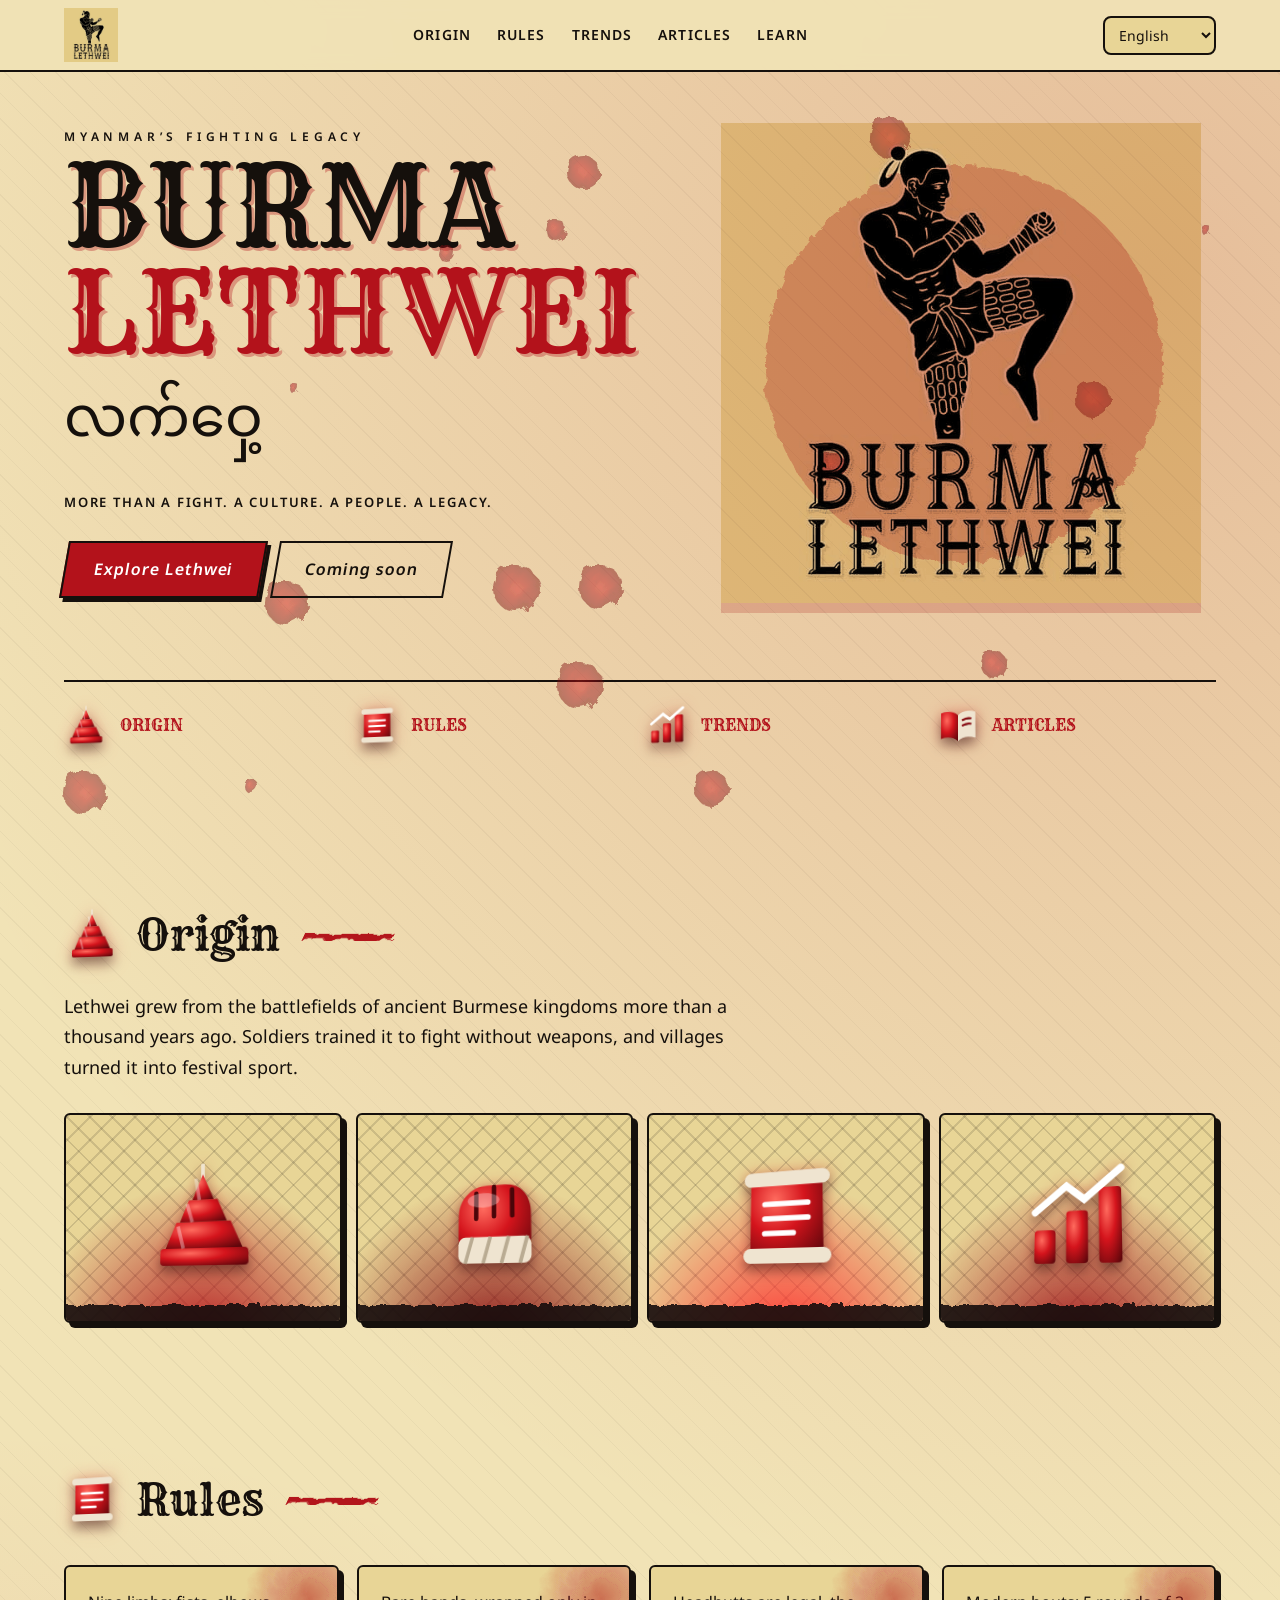
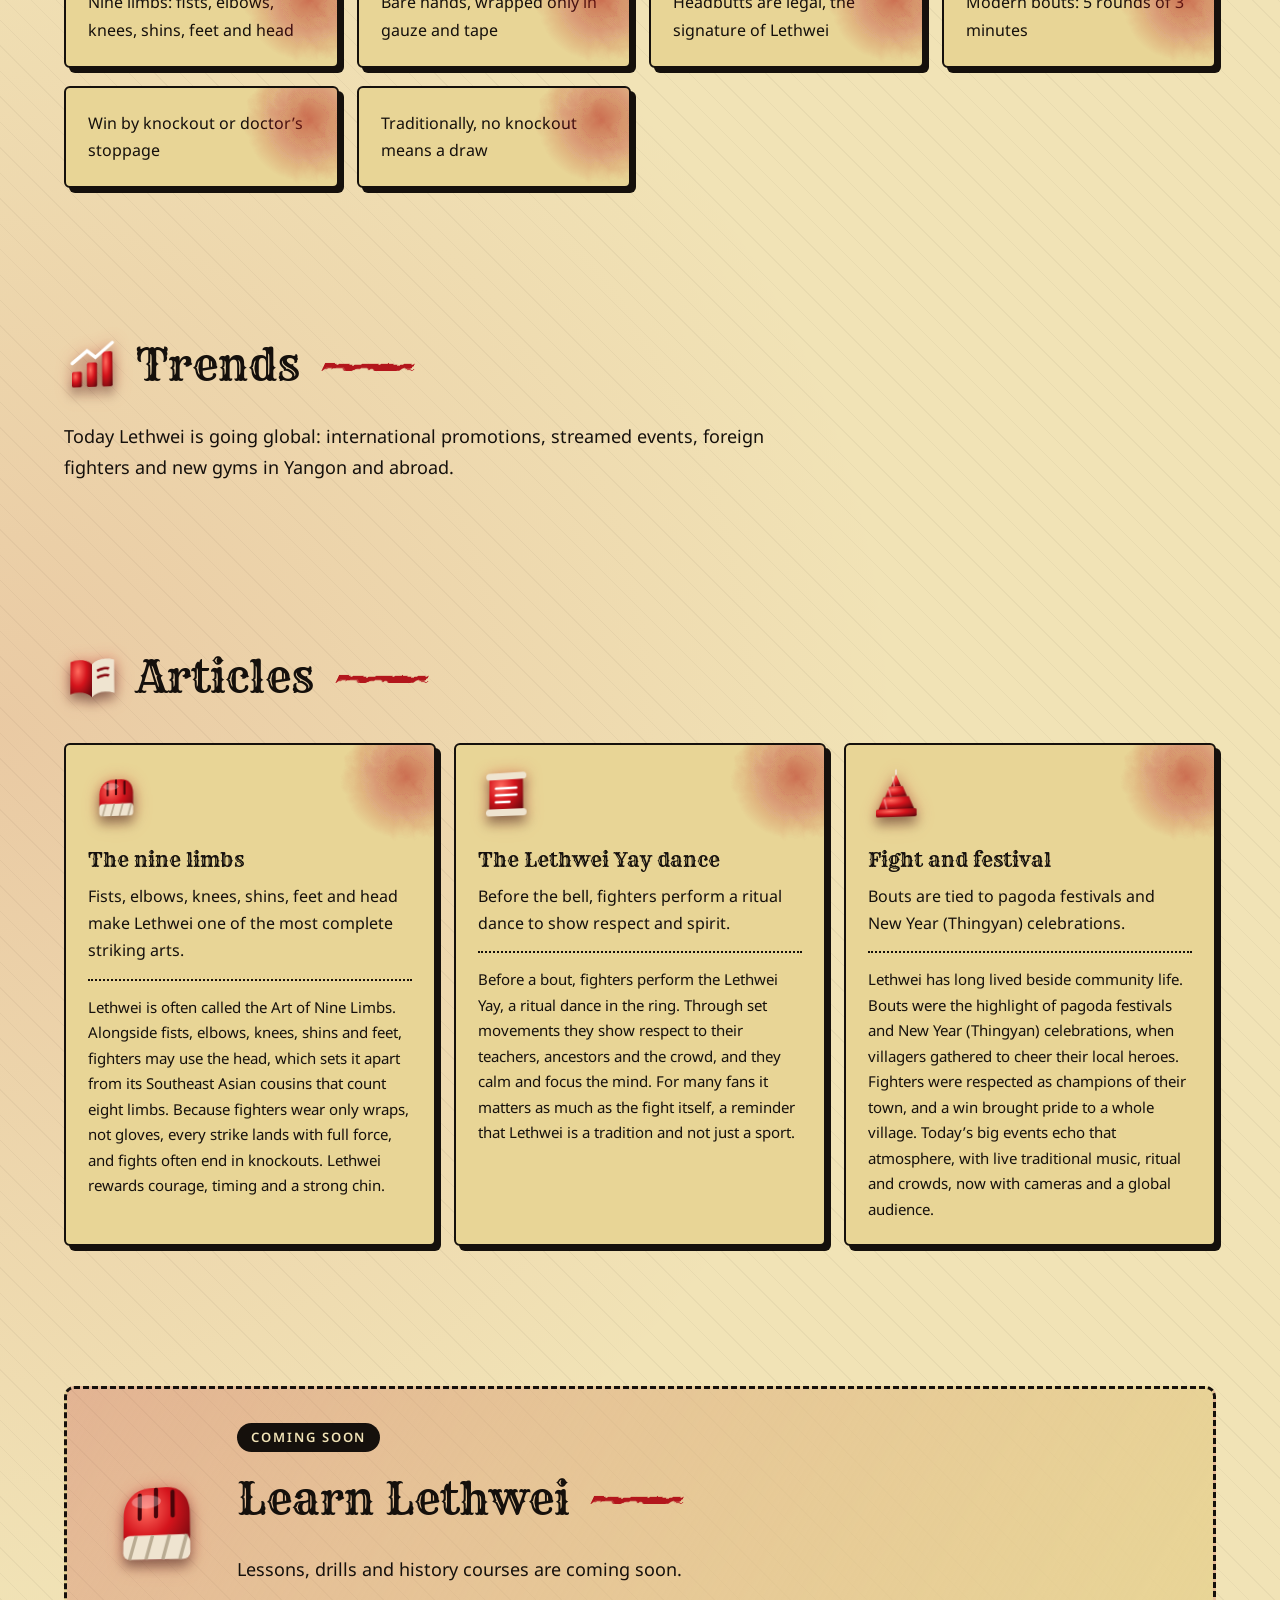
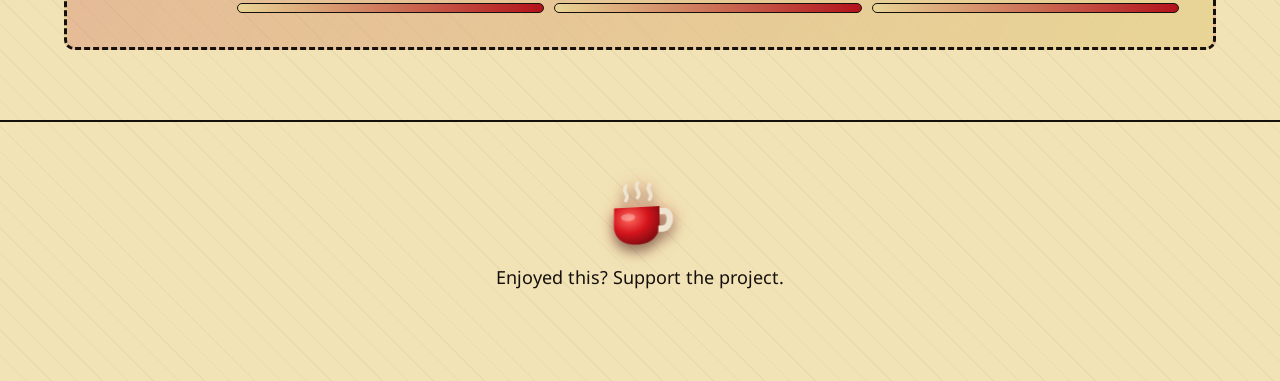
==== index.html @ f6f464c5 "Rename Burma Lethwei/index.html to index.html" ====
<!DOCTYPE html><html lang="en"><head><meta charset="utf-8"><meta name="viewport" content="width=device-width, initial-scale=1, viewport-fit=cover">
    <title>Burma Lethwei | Myanmar Traditional Boxing, History & Culture</title>
    <meta name="description" content="Discover Burma Lethwei (လက်ဝှေ့), Myanmar's traditional martial art. Explore its history, cultural heritage, rules and traditions.">
    <meta name="robots" content="index, follow">
    <link rel="canonical" href="https://burmalethwei.pages.dev/">
    
<link href="https://fonts.googleapis.com/css2?family=Rye&family=Cinzel:wght@700&family=Noto+Sans:wght@400;600&family=Noto+Sans+Myanmar&family=Noto+Sans+Thai&display=swap" rel="stylesheet">
<style>
:root{--r:#b3121b;--r2:#d4141c;--bg:#f1e3b6;--ink:#15100c;--paper:#e8d596;color-scheme:light;box-sizing:border-box;padding-top:env(safe-area-inset-top,0px);padding-bottom:env(safe-area-inset-bottom,0px)}
html{scroll-behavior:smooth;scroll-padding-top:90px}
*{box-sizing:border-box}
body{margin:0;background:var(--bg);color:var(--ink);font:400 16px/1.7 'Noto Sans','Noto Sans Myanmar','Noto Sans Thai',system-ui,sans-serif;overflow-x:hidden;background-image:radial-gradient(circle at 90% 8%,#b3121b2e,transparent 38%),radial-gradient(circle at 0 65%,#b3121b1f,transparent 34%),repeating-linear-gradient(45deg,#15100c0a 0 1px,transparent 1px 18px)}
h1,h2,h3,.f{font-family:Rye,Cinzel,'Noto Sans Myanmar','Noto Sans Thai','Noto Sans',serif;font-weight:400}
a{color:inherit;text-decoration:none}
header{position:sticky;top:0;z-index:20;display:flex;align-items:center;gap:18px;padding:8px 5vw;background:#f1e3b6ee;backdrop-filter:blur(8px);border-bottom:2px solid var(--ink)}
.logo{display:flex;align-items:center}.logo img{height:54px;width:54px;mix-blend-mode:multiply}
nav{display:flex;gap:26px;margin:0 auto;font-weight:600;font-size:14px;letter-spacing:.08em;text-transform:uppercase}
nav a:hover{color:var(--r)}
select{background:var(--paper);color:var(--ink);border:2px solid var(--ink);border-radius:8px;padding:7px 10px;font:inherit;font-size:14px}
.cof{display:inline-flex;align-items:center;gap:8px;background:var(--ink);color:#f1e3b6;padding:8px 16px;border-radius:999px;font-weight:600;font-size:14px;box-shadow:3px 3px 0 var(--r);white-space:nowrap;transition:.25s}
.cof:hover{transform:translateY(-2px) scale(1.04)}
.ic{width:56px;height:56px;flex:none;filter:drop-shadow(0 7px 6px #15100c66) drop-shadow(0 0 8px #d4141c55);transform:perspective(400px) rotateX(10deg) rotateY(-16deg);transition:.45s;animation:fl 4s ease-in-out infinite}
@keyframes fl{50%{translate:0 -5px}}
.cof .ic{width:30px;height:30px;animation:none}
.c:hover .ic,.tile:hover .ic{transform:perspective(400px) rotateY(16deg) rotateX(0) translateY(-6px) scale(1.12)}
section{padding:70px 5vw;position:relative;max-width:1280px;margin:auto}
.hero{display:grid;grid-template-columns:1.1fr .9fr;gap:20px;align-items:center;min-height:84vh;padding-top:40px}
.eyebrow{letter-spacing:.4em;font-size:12px;text-transform:uppercase;font-weight:600}
h1{margin:6px 0 0;font-size:clamp(54px,9vw,112px);line-height:.95;color:var(--ink);text-shadow:3px 3px 0 #b3121b55}
h1 em{display:block;font-style:normal;color:var(--r)}
.my{font-size:clamp(34px,5vw,56px);margin:10px 0 0;font-family:'Noto Sans Myanmar',serif}
.tag{letter-spacing:.14em;text-transform:uppercase;font-size:13px;font-weight:600;max-width:460px;margin:20px 0 28px}
.btn{display:inline-block;padding:13px 28px;font-weight:600;letter-spacing:.06em;margin-right:12px;border:2px solid var(--ink);transform:skewX(-10deg);transition:.2s}
.btn.p{background:var(--r);color:#fff;box-shadow:4px 4px 0 var(--ink)}.btn:hover{transform:skewX(-10deg) translateY(-3px)}
.art{position:relative;display:grid;place-items:center}
.art::before{content:"";position:absolute;width:78%;aspect-ratio:1;border-radius:50%;background:var(--r);opacity:.28;filter:url(#rough)}
.art img{position:relative;width:100%;max-width:480px;mix-blend-mode:multiply;filter:drop-shadow(0 10px 0 #b3121b33)}
.tiles{display:grid;grid-template-columns:repeat(4,1fr);gap:10px;margin-top:36px;border-top:2px solid var(--ink);padding-top:22px}
.tile{display:flex;align-items:center;gap:12px;font-family:Rye,Cinzel,'Noto Sans Myanmar','Noto Sans Thai','Noto Sans',serif;color:var(--r);text-transform:uppercase}
.tile .ic{width:44px;height:44px}
.h{font-size:clamp(28px,4vw,44px);margin:0 0 6px;display:flex;align-items:center;gap:16px}
.h::after{content:"";width:90px;height:7px;background:var(--r);margin-left:6px;filter:url(#rough);transform:skewX(-25deg)}
.lead{max-width:720px;font-size:18px}
.g{display:grid;grid-template-columns:repeat(auto-fit,minmax(250px,1fr));gap:18px;margin-top:28px}
.c{background:var(--paper);border:2px solid var(--ink);border-radius:6px;padding:22px;position:relative;overflow:hidden;transition:.3s;box-shadow:5px 5px 0 var(--ink)}
.c::before{content:"";position:absolute;right:-40px;top:-40px;width:140px;height:140px;background:radial-gradient(#b3121b88,transparent 65%);filter:url(#rough)}
.c:hover{transform:translate(-3px,-3px);box-shadow:8px 8px 0 var(--r)}
.c h3{margin:12px 0 6px;font-size:20px}.c p{margin:0}
.full{margin-top:14px!important;padding-top:14px;border-top:2px dotted var(--ink);font-size:15px}
.rules{counter-reset:n}.rl{counter-increment:n;display:flex;gap:14px;align-items:flex-start}
.rl::before{content:counter(n,decimal-leading-zero);font:400 34px/1 Rye,serif;color:var(--r);text-shadow:2px 2px 0 var(--ink)}
.pics{display:grid;grid-template-columns:repeat(auto-fit,minmax(200px,1fr));gap:14px;margin-top:30px}
.pic{height:210px;border-radius:6px;position:relative;overflow:hidden;display:grid;place-items:center;border:2px solid var(--ink);box-shadow:5px 5px 0 var(--ink);background:radial-gradient(circle at 50% 115%,var(--a,#b3121b),transparent 62%),repeating-linear-gradient(45deg,#15100c22 0 2px,transparent 2px 16px),repeating-linear-gradient(-45deg,#15100c22 0 2px,transparent 2px 16px),var(--paper)}
.pic .ic{width:120px;height:120px}
.pic::after{content:"";position:absolute;inset:auto -20px -18px;height:36px;background:var(--ink);filter:url(#rough);opacity:.9}
.soon{display:grid;grid-template-columns:auto 1fr;gap:26px;align-items:center;border:3px dashed var(--ink);border-radius:10px;padding:34px;background:linear-gradient(120deg,#b3121b33,var(--paper))}
.soon .ic{width:110px;height:110px}
.badge{display:inline-block;background:var(--ink);color:#f1e3b6;padding:3px 14px;border-radius:99px;font-weight:600;font-size:13px;letter-spacing:.15em;text-transform:uppercase;animation:pl 2s infinite}
@keyframes pl{50%{box-shadow:0 0 0 6px #b3121b66}}
.lock{display:flex;gap:10px;margin-top:16px}.lock i{height:10px;flex:1;border-radius:6px;background:linear-gradient(90deg,var(--paper),var(--r),var(--paper));background-size:200%;animation:sh 2.4s linear infinite;border:1px solid var(--ink)}
@keyframes sh{to{background-position:-200% 0}}
footer{text-align:center;padding:50px 5vw 70px;border-top:2px solid var(--ink)}footer p{margin:0 0 16px}
.sp{position:absolute;border-radius:50%;background:radial-gradient(#d4141c,#7a0a10 70%,transparent);filter:url(#rough);pointer-events:none;opacity:.45}
.rv{opacity:0;transform:translateY(26px);transition:1s}.rv.on{opacity:1;transform:none}
@media(max-width:900px){nav{display:none}header{gap:10px}.hero{grid-template-columns:1fr;min-height:0}.tiles{grid-template-columns:1fr 1fr}.soon{grid-template-columns:1fr}.cof span{display:none}header .cof{margin-left:auto}}
</style></head><body>
<svg width="0" height="0" style="position:absolute"><defs>
<radialGradient id="r" cx=".35" cy=".3" r=".9"><stop offset="0" stop-color="#ff6b5e"/><stop offset=".45" stop-color="#d4141c"/><stop offset="1" stop-color="#5c060b"/></radialGradient>
<filter id="rough" x="-20%" y="-20%" width="140%" height="140%"><feTurbulence baseFrequency=".05" numOctaves="3" seed="4"/><feDisplacementMap in="SourceGraphic" scale="9"/></filter>
<symbol id="p" viewBox="0 0 64 64"><path d="M32 2v8" stroke="#efe4d0" stroke-width="2"/><path d="M32 8l6 14H26z" fill="url(#r)"/><path d="M24 22h16l5 12H19z" fill="url(#r)"/><path d="M17 34h30l6 14H11z" fill="url(#r)"/><rect x="8" y="48" width="48" height="9" rx="2" fill="url(#r)"/><path d="M28 10l2 12M23 24l3 10M18 36l3 12" stroke="#fff" stroke-opacity=".35" stroke-width="2"/></symbol>
<symbol id="s" viewBox="0 0 64 64"><rect x="12" y="8" width="40" height="46" rx="5" fill="url(#r)"/><rect x="8" y="6" width="48" height="8" rx="4" fill="#efe4d0"/><rect x="8" y="48" width="48" height="8" rx="4" fill="#efe4d0"/><path d="M20 24h24M20 32h24M20 40h16" stroke="#fff" stroke-width="3" stroke-linecap="round"/></symbol>
<symbol id="t" viewBox="0 0 64 64"><rect x="8" y="38" width="12" height="18" rx="2" fill="url(#r)"/><rect x="26" y="28" width="12" height="28" rx="2" fill="url(#r)"/><rect x="44" y="16" width="12" height="40" rx="2" fill="url(#r)"/><path d="M8 28L26 14l10 8 20-16" fill="none" stroke="#fff" stroke-width="4" stroke-linecap="round"/></symbol>
<symbol id="b" viewBox="0 0 64 64"><path d="M6 12c10-3 20-2 26 4v38c-6-6-16-7-26-4z" fill="url(#r)"/><path d="M58 12c-10-3-20-2-26 4v38c6-6 16-7 26-4z" fill="#efe4d0"/><path d="M38 24c6-3 12-3 14-2M38 32c6-3 12-3 14-2" stroke="#8a0b12" stroke-width="3"/></symbol>
<symbol id="f" viewBox="0 0 64 64"><path d="M12 30c0-9 7-16 16-16h10c9 0 14 7 14 16v12c0 8-6 14-14 14H26c-8 0-14-6-14-14z" fill="url(#r)"/><path d="M22 18v14M32 15v16M42 17v14" stroke="#4a0509" stroke-width="2.5" stroke-linecap="round"/><rect x="12" y="42" width="40" height="14" rx="4" fill="#efe4d0"/><path d="M20 42l-4 14M30 42l-4 14M40 42l-4 14M50 42l-4 14" stroke="#b9ab92" stroke-width="2"/><ellipse cx="26" cy="22" rx="9" ry="4" fill="#fff" opacity=".3"/></symbol>
<symbol id="k" viewBox="0 0 64 64"><path d="M20 10c-4 5 4 7 0 12M30 8c-4 5 4 7 0 12M40 10c-4 5 4 7 0 12" stroke="#efe4d0" stroke-width="3" fill="none" stroke-linecap="round"/><path d="M10 28h38v14c0 10-7 16-19 16S10 52 10 42z" fill="url(#r)"/><path d="M48 32h4c6 0 6 14-2 14h-3" fill="none" stroke="#efe4d0" stroke-width="5"/><ellipse cx="22" cy="36" rx="6" ry="3" fill="#fff" opacity=".3"/></symbol>
</defs></svg>



<header><a href="#top" class="logo f"><img class="lg" alt="Burma Lethwei"></a>
<nav><a href="#origin" data-i="2"></a><a href="#rules" data-i="3"></a><a href="#trends" data-i="4"></a><a href="#articles" data-i="5"></a><a href="#learn" data-i="6"></a></nav>
<select id="lg" aria-label="Language"></select>
<a class="cof" id="cof1" target="_blank" rel="noopener"><svg class="ic"><use href="#k"/></svg><span data-i="29"></span></a></header>

<main id="top">
<section class="hero" id="hero">
<div><div class="eyebrow" data-i="0"></div><h1>BURMA<em>LETHWEI</em></h1><div class="my">လက်ဝှေ့</div>
<p class="tag" data-i="1"></p><a class="btn p" href="#origin" data-i="7"></a><a class="btn" href="#learn" data-i="8"></a></div>
<div class="art"><img class="lg" alt="Burma Lethwei logo"></div>
<div class="tiles" style="grid-column:1/-1"><a class="tile" href="#origin"><svg class="ic"><use href="#p"/></svg><span data-i="2"></span></a><a class="tile" href="#rules"><svg class="ic"><use href="#s"/></svg><span data-i="3"></span></a><a class="tile" href="#trends"><svg class="ic"><use href="#t"/></svg><span data-i="4"></span></a><a class="tile" href="#articles"><svg class="ic"><use href="#b"/></svg><span data-i="5"></span></a></div>
</section>

<section id="origin" class="rv"><h2 class="h"><svg class="ic"><use href="#p"/></svg><span data-i="9"></span></h2><p class="lead" data-i="10"></p>
<div class="pics"><div class="pic"><svg class="ic"><use href="#p"/></svg></div><div class="pic" style="--a:#8a0b12"><svg class="ic"><use href="#f"/></svg></div><div class="pic" style="--a:#ff2d2d"><svg class="ic"><use href="#s"/></svg></div><div class="pic" style="--a:#a00e18"><svg class="ic"><use href="#t"/></svg></div></div></section>

<section id="rules" class="rv"><h2 class="h"><svg class="ic"><use href="#s"/></svg><span data-i="11"></span></h2>
<div class="g rules"><div class="c rl" data-i="12"></div><div class="c rl" data-i="13"></div><div class="c rl" data-i="14"></div><div class="c rl" data-i="15"></div><div class="c rl" data-i="16"></div><div class="c rl" data-i="17"></div></div></section>

<section id="trends" class="rv"><h2 class="h"><svg class="ic"><use href="#t"/></svg><span data-i="18"></span></h2><p class="lead" data-i="19"></p></section>

<section id="articles" class="rv"><h2 class="h"><svg class="ic"><use href="#b"/></svg><span data-i="20"></span></h2>
<div class="g" style="grid-template-columns:repeat(auto-fit,minmax(300px,1fr))"><article class="c"><svg class="ic"><use href="#f"/></svg><h3 data-i="21"></h3><p data-i="22"></p><p class="full" data-i="31"></p></article><article class="c"><svg class="ic"><use href="#s"/></svg><h3 data-i="23"></h3><p data-i="24"></p><p class="full" data-i="32"></p></article><article class="c"><svg class="ic"><use href="#p"/></svg><h3 data-i="25"></h3><p data-i="26"></p><p class="full" data-i="33"></p></article></div></section>

<section id="learn" class="rv"><div class="soon"><svg class="ic"><use href="#f"/></svg><div><span class="badge" data-i="8"></span><h2 class="h" style="margin-top:10px"><span data-i="27"></span></h2><p class="lead" data-i="28"></p><div class="lock"><i></i><i></i><i></i></div></div></div></section>
</main>
<footer><svg class="ic" style="width:80px;height:80px;margin:auto;display:block"><use href="#k"/></svg><p class="lead" style="margin:10px auto 18px" data-i="30"></p><a class="cof" id="cof2" target="_blank" rel="noopener"><span style="display:inline" data-i="29"></span></a></footer>

<script>
// Replace with your own Buy Me a Coffee page
const COFFEE_URL="";
const L={
en:"Myanmar’s Fighting Legacy|More than a fight. A culture. A people. A legacy.|Origin|Rules|Trends|Articles|Learn|Explore Lethwei|Coming soon|Origin|Lethwei grew from the battlefields of ancient Burmese kingdoms more than a thousand years ago. Soldiers trained it to fight without weapons, and villages turned it into festival sport.|Rules|Nine limbs: fists, elbows, knees, shins, feet and head|Bare hands, wrapped only in gauze and tape|Headbutts are legal, the signature of Lethwei|Modern bouts: 5 rounds of 3 minutes|Win by knockout or doctor’s stoppage|Traditionally, no knockout means a draw|Trends|Today Lethwei is going global: international promotions, streamed events, foreign fighters and new gyms in Yangon and abroad.|Articles|The nine limbs|Fists, elbows, knees, shins, feet and head make Lethwei one of the most complete striking arts.|The Lethwei Yay dance|Before the bell, fighters perform a ritual dance to show respect and spirit.|Fight and festival|Bouts are tied to pagoda festivals and New Year (Thingyan) celebrations.|Learn Lethwei|Lessons, drills and history courses are coming soon.|Buy me a coffee|Enjoyed this? Support the project.|Lethwei is often called the Art of Nine Limbs. Alongside fists, elbows, knees, shins and feet, fighters may use the head, which sets it apart from its Southeast Asian cousins that count eight limbs. Because fighters wear only wraps, not gloves, every strike lands with full force, and fights often end in knockouts. Lethwei rewards courage, timing and a strong chin.|Before a bout, fighters perform the Lethwei Yay, a ritual dance in the ring. Through set movements they show respect to their teachers, ancestors and the crowd, and they calm and focus the mind. For many fans it matters as much as the fight itself, a reminder that Lethwei is a tradition and not just a sport.|Lethwei has long lived beside community life. Bouts were the highlight of pagoda festivals and New Year (Thingyan) celebrations, when villagers gathered to cheer their local heroes. Fighters were respected as champions of their town, and a win brought pride to a whole village. Today’s big events echo that atmosphere, with live traditional music, ritual and crowds, now with cameras and a global audience.",
my:"မြန်မာ့ တိုက်ခိုက်ရေး အမွေအနှစ်|ထိုးသတ်ပွဲတစ်ခုထက်မက။ ယဉ်ကျေးမှု၊ လူမျိုး၊ အမွေအနှစ်။|မူလအစ|စည်းမျဉ်း|လမ်းကြောင်းသစ်|ဆောင်းပါး|လေ့လာရန်|လက်ဝှေ့ကို လေ့လာပါ|မကြာမီ လာမည်|မူလအစ|လက်ဝှေ့သည် လွန်ခဲ့သော နှစ်တစ်ထောင်ကျော်က ရှေးမြန်မာတိုင်းနိုင်ငံများ၏ စစ်မြေပြင်မှ ပေါ်ပေါက်ခဲ့သည်။ စစ်သားများက လက်နက်မဲ့ တိုက်ခိုက်ရန် လေ့ကျင့်ခဲ့ပြီး ရွာများက ပွဲတော်အားကစားအဖြစ် ဆက်လက်ထိန်းသိမ်းခဲ့သည်။|စည်းမျဉ်း|ကိုယ်အင်္ဂါ ကိုးမျိုး - လက်သီး၊ တံတောင်၊ ဒူး၊ ခြေသလုံး၊ ခြေနှင့် ခေါင်း|လက်ဗလာ - ပတ်တီးနှင့် တိပ်ကိုသာ ပတ်ထားသည်|ခေါင်းဖြင့် ဆောင့်ခြင်းကို ခွင့်ပြုသည် - လက်ဝှေ့၏ အမှတ်လက္ခဏာ|ခေတ်သစ်ပွဲများ - ၃ မိနစ် ၅ ပတ်|ထိုးနှက်ချ သို့မဟုတ် ဆရာဝန်ရပ်တန့်၍ အနိုင်ရသည်|ရိုးရာအရ ထိုးနှက်မချနိုင်လျှင် သရေကျသည်|လမ်းကြောင်းသစ်|ယနေ့ လက်ဝှေ့သည် ကမ္ဘာသို့ ပျံ့နှံ့လာသည်။ နိုင်ငံတကာ ပွဲစီစဉ်သူများ၊ တိုက်ရိုက်ထုတ်လွှင့်မှု၊ နိုင်ငံခြားသား ယှဉ်ပြိုင်သူများနှင့် ရန်ကုန်နှင့် ပြည်ပရှိ အားကစားရုံသစ်များ ပေါ်ပေါက်လာသည်။|ဆောင်းပါး|ကိုယ်အင်္ဂါ ကိုးမျိုး|လက်သီး၊ တံတောင်၊ ဒူး၊ ခြေသလုံး၊ ခြေနှင့် ခေါင်းတို့ကြောင့် လက်ဝှေ့သည် အပြည့်စုံဆုံး တိုက်ခိုက်ရေးပညာတစ်ခု ဖြစ်သည်။|ပွဲမတိုင်မီ အက|ခေါင်းလောင်းမတီးမီ တိုက်ခိုက်သူများသည် လေးစားမှုနှင့် စိတ်ဓာတ်ပြရန် အစဉ်အလာ အက ကကြသည်။|တိုက်ပွဲနှင့် ပွဲတော်|ပွဲများကို ဘုရားပွဲတော်များနှင့် သင်္ကြန်ပွဲတော်တွင် ကျင်းပလေ့ရှိသည်။|လက်ဝှေ့ သင်ယူရန်|သင်ခန်းစာများ၊ လေ့ကျင့်ခန်းများနှင့် သမိုင်းသင်တန်းများ မကြာမီ လာမည်။|ကော်ဖီတစ်ခွက် ဝယ်ပေးပါ|ကြိုက်နှစ်သက်ပါသလား။ စီမံကိန်းကို ထောက်ပံ့ပါ။|လက်ဝှေ့ကို ကိုယ်အင်္ဂါ ကိုးမျိုး၏ အနုပညာဟု မကြာခဏ ခေါ်ကြသည်။ လက်သီး၊ တံတောင်၊ ဒူး၊ ခြေသလုံးနှင့် ခြေအပြင် ခေါင်းကိုပါ အသုံးပြုနိုင်သဖြင့် အင်္ဂါရှစ်မျိုးသာ ရေတွက်သော အိမ်နီးချင်း တိုက်ခိုက်ရေးပညာများနှင့် ကွဲပြားသည်။ လက်အိတ်မပါဘဲ ပတ်တီးသာ ပတ်ထားသောကြောင့် ထိုးချက်တိုင်း အပြည့်အဝ ထိမှန်ပြီး ပွဲများ ထိုးနှက်ချဖြင့် အဆုံးသတ်လေ့ရှိသည်။ လက်ဝှေ့သည် ရဲစွမ်းသတ္တိ၊ အချိန်ကိုက်မှုနှင့် ခံနိုင်ရည်ကို တန်ဖိုးထားသည်။|ပွဲမစမီ တိုက်ခိုက်သူများသည် ကွင်းထဲတွင် Lethwei Yay ဟု ခေါ်သော ဓလေ့အက ကကြသည်။ သတ်မှတ်ထားသော လှုပ်ရှားမှုများဖြင့် ဆရာများ၊ ဘိုးဘွားများနှင့် ပရိသတ်ကို လေးစားမှုပြပြီး စိတ်ကို တည်ငြိမ်စေကာ အာရုံစိုက်စေသည်။ ပရိသတ်အတော်များအတွက် ၎င်းသည် ပွဲကဲ့သို့ပင် အရေးပါပြီး လက်ဝှေ့သည် အားကစားတစ်ခုသာမက အစဉ်အလာတစ်ခုဖြစ်ကြောင်း သတိပေးသည်။|လက်ဝှေ့သည် အသိုင်းအဝိုင်းဘဝနှင့် နီးကပ်စွာ ရှင်သန်ခဲ့သည်။ ဘုရားပွဲတော်များနှင့် သင်္ကြန်ပွဲတော်များတွင် ရွာသူရွာသားများ စုရုံးကာ ဒေသခံ ရဲရင့်သူများကို အားပေးရာ ပွဲများသည် အထူးအချိန်ဖြစ်ခဲ့သည်။ ကစားသမားများသည် မြို့ရွာ၏ ချန်ပီယံအဖြစ် လေးစားခံရပြီး အနိုင်ရခြင်းက ရွာတစ်ရွာလုံးကို ဂုဏ်ယူစေသည်။ ယနေ့ပွဲကြီးများတွင်လည်း ရိုးရာဂီတ၊ ဓလေ့များနှင့် ပရိသတ်များ ရှိနေဆဲဖြစ်ပြီး ကင်မရာများနှင့် ကမ္ဘာ့ပရိသတ်များပါ ပါဝင်လာသည်။",
zh:"缅甸的格斗传承|不止是一场比赛。是文化、是人民、是传承。|起源|规则|趋势|文章|学习|探索缅甸拳|即将上线|起源|缅甸拳（Lethwei）诞生于一千多年前古代缅甸王国的战场。士兵以此练习徒手搏斗，村庄则把它变成节庆竞技。|规则|九肢并用：拳、肘、膝、胫、脚、头|徒手比赛，仅缠纱布和胶带|允许头槌，这是缅甸拳的标志|现代比赛：5回合，每回合3分钟|以击倒或医生叫停获胜|传统规则下，无人被击倒即为平局|趋势|如今缅甸拳正走向世界：国际赛事、直播、外国选手，以及仰光和海外不断涌现的新拳馆。|文章|九肢艺术|拳、肘、膝、胫、脚、头，让缅甸拳成为最完整的击打技术之一。|赛前舞蹈|开赛前，选手跳仪式舞蹈，表达敬意与斗志。|比赛与节庆|比赛与佛塔庙会和缅甸新年泼水节（Thingyan）紧密相连。|学习缅甸拳|课程、训练和历史专题即将推出。|请我喝杯咖啡|喜欢吗？支持这个项目吧。|缅甸拳常被称为“九肢艺术”。除了拳、肘、膝、胫和脚，选手还可以用头，这使它不同于只计八肢的东南亚近亲。由于选手只缠绷带、不戴拳套，每一击都全力落下，比赛常以击倒收场。缅甸拳考验的是勇气、时机和极强的抗击打能力。|赛前，选手会在场上跳一段名为“Lethwei Yay”的仪式舞。通过固定的动作，他们向老师、祖先和观众致敬，也让心神平静、专注。对许多观众来说，它与比赛本身同样重要，提醒人们缅甸拳是一种传统，而不只是运动。|缅甸拳长期与社区生活相伴。在佛塔庙会和缅甸新年泼水节（Thingyan）上，村民聚在一起，为本地英雄喝彩，比赛是庆典的高潮。选手被视为家乡的冠军，胜利为全村带来荣耀。如今的大型赛事仍延续这种氛围：传统现场音乐、仪式和人群，只是多了摄像机和全球观众。",
ru:"Боевое наследие Мьянмы|Больше чем бой. Культура. Народ. Наследие.|Истоки|Правила|Тренды|Статьи|Учиться|Узнать о летвее|Скоро|Истоки|Летвей родился на полях сражений древних бирманских королевств более тысячи лет назад. Воины учились им драться без оружия, а деревни превратили его в праздничный спорт.|Правила|Девять конечностей: кулаки, локти, колени, голени, стопы и голова|Голые руки, обмотанные лишь бинтом и лентой|Удары головой разрешены, это визитная карточка летвея|Современные бои: 5 раундов по 3 минуты|Победа нокаутом или по остановке врачом|По традиции без нокаута засчитывается ничья|Тренды|Сегодня летвей выходит на мировой уровень: международные промоушены, трансляции, иностранные бойцы и новые залы в Янгоне и за рубежом.|Статьи|Девять конечностей|Кулаки, локти, колени, голени, стопы и голова делают летвей одним из самых полных ударных искусств.|Танец летвей яй|Перед гонгом бойцы исполняют ритуальный танец в знак уважения и боевого духа.|Бой и праздник|Бои связаны с храмовыми праздниками и Новым годом (Тинджан).|Учиться летвею|Уроки, тренировки и курсы по истории скоро появятся.|Угостить кофе|Понравилось? Поддержите проект.|Летвей часто называют искусством девяти конечностей. Помимо кулаков, локтей, коленей, голеней и стоп, бойцы могут бить головой, и этим он отличается от родственных боевых искусств Юго-Восточной Азии, где насчитывают восемь конечностей. Бойцы выходят только в бинтах, без перчаток, поэтому каждый удар приходит в полную силу, и бои часто заканчиваются нокаутом. Летвей ценит смелость, чувство времени и крепкую челюсть.|Перед боем бойцы исполняют летвей яй — ритуальный танец на ринге. Через заданные движения они выражают уважение учителям, предкам и зрителям, а также успокаивают разум и собираются. Для многих зрителей он важен не меньше самого боя и напоминает, что летвей — это традиция, а не только спорт.|Летвей давно связан с жизнью общины. Бои были кульминацией храмовых праздников и празднования Нового года (Тинджан): жители деревни собирались поддержать местных героев. Бойцов уважали как чемпионов города, а победа приносила гордость всей деревне. Сегодняшние большие турниры сохраняют эту атмосферу: живая традиционная музыка, ритуалы и толпа, только теперь ещё и камеры и мировая аудитория.",
de:"Myanmars Kampfkunst-Erbe|Mehr als ein Kampf. Eine Kultur. Ein Volk. Ein Erbe.|Ursprung|Regeln|Trends|Artikel|Lernen|Lethwei entdecken|Bald verfügbar|Ursprung|Lethwei entstand vor mehr als tausend Jahren auf den Schlachtfeldern alter burmesischer Königreiche. Soldaten übten damit den Kampf ohne Waffen, Dörfer machten daraus einen Festsport.|Regeln|Neun Gliedmaßen: Fäuste, Ellbogen, Knie, Schienbeine, Füße und Kopf|Bloße Hände, nur mit Mull und Tape umwickelt|Kopfstöße sind erlaubt, das Markenzeichen von Lethwei|Moderne Kämpfe: 5 Runden à 3 Minuten|Sieg durch K. o. oder Arztabbruch|Traditionell bedeutet kein K. o. ein Unentschieden|Trends|Heute geht Lethwei um die Welt: internationale Veranstalter, Livestreams, ausländische Kämpfer und neue Gyms in Yangon und weltweit.|Artikel|Die neun Gliedmaßen|Fäuste, Ellbogen, Knie, Schienbeine, Füße und Kopf machen Lethwei zu einer der vollständigsten Schlagkünste.|Der Lethwei-Yay-Tanz|Vor dem Gong führen die Kämpfer einen rituellen Tanz auf, aus Respekt und Kampfgeist.|Kampf und Fest|Kämpfe gehören zu Pagodenfesten und zum Neujahrsfest (Thingyan).|Lethwei lernen|Lektionen, Übungen und Geschichtskurse kommen bald.|Spendier mir einen Kaffee|Gefällt dir das? Unterstütze das Projekt.|Lethwei wird oft die Kunst der neun Gliedmaßen genannt. Neben Fäusten, Ellbogen, Knien, Schienbeinen und Füßen darf auch der Kopf eingesetzt werden, was es von verwandten südostasiatischen Kampfkünsten unterscheidet, die acht Gliedmaßen zählen. Weil die Kämpfer nur Bandagen und keine Handschuhe tragen, kommt jeder Schlag mit voller Wucht, und Kämpfe enden oft durch K. o. Lethwei belohnt Mut, Timing und ein hartes Kinn.|Vor dem Kampf führen die Kämpfer im Ring den Lethwei Yay aus, einen rituellen Tanz. Mit festen Bewegungen erweisen sie ihren Lehrern, Vorfahren und dem Publikum Respekt und beruhigen und sammeln ihren Geist. Für viele Fans ist er so wichtig wie der Kampf selbst und erinnert daran, dass Lethwei eine Tradition ist, nicht nur ein Sport.|Lethwei war schon immer Teil des Gemeinschaftslebens. Kämpfe waren der Höhepunkt von Pagodenfesten und Neujahrsfeiern (Thingyan), bei denen die Dorfbewohner ihre lokalen Helden anfeuerten. Kämpfer galten als Champions ihrer Stadt, und ein Sieg machte ein ganzes Dorf stolz. Heutige Großveranstaltungen greifen diese Stimmung auf: mit traditioneller Livemusik, Ritualen und Publikum, nur eben mit Kameras und weltweitem Zuschauerkreis.",
fr:"L’héritage guerrier du Myanmar|Plus qu’un combat. Une culture. Un peuple. Un héritage.|Origines|Règles|Tendances|Articles|Apprendre|Découvrir le Lethwei|Bientôt|Origines|Le Lethwei est né il y a plus de mille ans sur les champs de bataille des anciens royaumes birmans. Les soldats s’y entraînaient à combattre sans arme, et les villages en ont fait un sport de fête.|Règles|Neuf armes : poings, coudes, genoux, tibias, pieds et tête|Mains nues, bandées seulement de gaze et de tape|Les coups de tête sont permis, signature du Lethwei|Combats modernes : 5 rounds de 3 minutes|Victoire par K.-O. ou arrêt médical|Traditionnellement, sans K.-O., c’est un match nul|Tendances|Aujourd’hui, le Lethwei conquiert le monde : organisations internationales, diffusion en direct, combattants étrangers et nouvelles salles à Yangon et ailleurs.|Articles|Les neuf armes|Poings, coudes, genoux, tibias, pieds et tête font du Lethwei l’un des arts de percussion les plus complets.|La danse Lethwei Yay|Avant la cloche, les combattants exécutent une danse rituelle par respect et pour affirmer leur esprit.|Combat et fête|Les combats accompagnent les fêtes de pagode et le Nouvel An (Thingyan).|Apprendre le Lethwei|Leçons, exercices et cours d’histoire arrivent bientôt.|Offrez-moi un café|Vous avez aimé ? Soutenez le projet.|Le Lethwei est souvent appelé l’art des neuf armes. En plus des poings, coudes, genoux, tibias et pieds, les combattants peuvent utiliser la tête, ce qui le distingue de ses cousins d’Asie du Sud-Est qui en comptent huit. Comme ils ne portent que des bandes, sans gants, chaque coup arrive de plein fouet et les combats finissent souvent par K.-O. Le Lethwei récompense le courage, le timing et une mâchoire solide.|Avant un combat, les combattants exécutent le Lethwei Yay, une danse rituelle sur le ring. Par des mouvements codifiés, ils rendent hommage à leurs maîtres, à leurs ancêtres et au public, et apaisent et concentrent leur esprit. Pour beaucoup de fans, elle compte autant que le combat lui-même et rappelle que le Lethwei est une tradition, pas seulement un sport.|Le Lethwei a toujours vécu au cœur de la vie des communautés. Les combats étaient le moment fort des fêtes de pagode et du Nouvel An (Thingyan), quand les villageois se rassemblaient pour acclamer leurs héros locaux. Les combattants étaient respectés comme champions de leur ville, et une victoire rendait tout un village fier. Les grands événements actuels en gardent l’ambiance, avec musique traditionnelle en direct, rituels et foule, mais désormais avec des caméras et un public mondial.",
es:"El legado guerrero de Myanmar|Más que una pelea. Una cultura. Un pueblo. Un legado.|Origen|Reglas|Tendencias|Artículos|Aprender|Explorar el Lethwei|Próximamente|Origen|El Lethwei nació hace más de mil años en los campos de batalla de los antiguos reinos birmanos. Los soldados lo practicaban para combatir sin armas y los pueblos lo convirtieron en deporte de fiesta.|Reglas|Nueve armas: puños, codos, rodillas, espinillas, pies y cabeza|Manos desnudas, solo con gasa y cinta|Los cabezazos son legales, la marca del Lethwei|Combates modernos: 5 asaltos de 3 minutos|Se gana por KO o detención médica|Tradicionalmente, sin KO es empate|Tendencias|Hoy el Lethwei se globaliza: promotoras internacionales, transmisiones en vivo, peleadores extranjeros y nuevos gimnasios en Yangon y el mundo.|Artículos|Las nueve armas|Puños, codos, rodillas, espinillas, pies y cabeza hacen del Lethwei uno de los artes de golpeo más completos.|La danza Lethwei Yay|Antes de la campana, los peleadores bailan un ritual en señal de respeto y espíritu.|Pelea y fiesta|Los combates acompañan las fiestas de pagoda y el Año Nuevo (Thingyan).|Aprende Lethwei|Lecciones, ejercicios y cursos de historia llegarán pronto.|Invítame un café|¿Te gustó? Apoya el proyecto.|El Lethwei suele llamarse el arte de las nueve armas. Además de puños, codos, rodillas, espinillas y pies, los peleadores pueden usar la cabeza, lo que lo distingue de sus parientes del sudeste asiático, que cuentan ocho. Como solo llevan vendas y no guantes, cada golpe llega con toda su fuerza y los combates suelen terminar en KO. El Lethwei premia el valor, el tiempo y una mandíbula de hierro.|Antes del combate, los peleadores ejecutan el Lethwei Yay, una danza ritual en el ring. Con movimientos establecidos, rinden respeto a sus maestros, a sus antepasados y al público, y calman y enfocan la mente. Para muchos aficionados es tan importante como la pelea misma y recuerda que el Lethwei es una tradición, no solo un deporte.|El Lethwei siempre ha vivido junto a la vida comunitaria. Los combates eran lo más esperado de las fiestas de pagoda y del Año Nuevo (Thingyan), cuando los aldeanos se reunían para animar a sus héroes locales. Los peleadores eran respetados como campeones de su pueblo y una victoria llenaba de orgullo a toda la aldea. Los grandes eventos de hoy conservan ese ambiente, con música tradicional en vivo, rituales y multitudes, ahora con cámaras y audiencias de todo el mundo.",
pt:"O legado de luta de Mianmar|Mais que uma luta. Uma cultura. Um povo. Um legado.|Origem|Regras|Tendências|Artigos|Aprender|Explorar o Lethwei|Em breve|Origem|O Lethwei nasceu há mais de mil anos nos campos de batalha dos antigos reinos birmaneses. Os soldados o praticavam para lutar sem armas e as aldeias o transformaram em esporte de festa.|Regras|Nove armas: punhos, cotovelos, joelhos, canelas, pés e cabeça|Mãos nuas, protegidas só por gaze e fita|Cabeçadas são permitidas, a marca do Lethwei|Lutas modernas: 5 rounds de 3 minutos|Vitória por nocaute ou parada médica|Tradicionalmente, sem nocaute é empate|Tendências|Hoje o Lethwei ganha o mundo: promotoras internacionais, transmissões ao vivo, lutadores estrangeiros e novas academias em Yangon e no exterior.|Artigos|As nove armas|Punhos, cotovelos, joelhos, canelas, pés e cabeça fazem do Lethwei uma das artes de golpes mais completas.|A dança Lethwei Yay|Antes do gongo, os lutadores fazem uma dança ritual de respeito e espírito.|Luta e festa|As lutas fazem parte das festas de pagode e do Ano Novo (Thingyan).|Aprenda Lethwei|Aulas, treinos e cursos de história chegam em breve.|Me pague um café|Gostou? Apoie o projeto.|O Lethwei costuma ser chamado de arte das nove armas. Além de punhos, cotovelos, joelhos, canelas e pés, os lutadores podem usar a cabeça, o que o diferencia de seus parentes do Sudeste Asiático, que contam oito. Como usam só ataduras, sem luvas, cada golpe chega com força total e as lutas costumam terminar em nocaute. O Lethwei premia coragem, timing e um queixo duro.|Antes da luta, os lutadores executam o Lethwei Yay, uma dança ritual no ringue. Com movimentos definidos, prestam respeito aos mestres, aos ancestrais e ao público, e acalmam e concentram a mente. Para muitos fãs, é tão importante quanto a luta em si e lembra que o Lethwei é uma tradição, não só um esporte.|O Lethwei sempre viveu junto à vida comunitária. As lutas eram o ponto alto das festas de pagode e do Ano Novo (Thingyan), quando os aldeões se reuniam para torcer por seus heróis locais. Os lutadores eram respeitados como campeões da cidade e uma vitória trazia orgulho a toda a aldeia. Os grandes eventos de hoje mantêm esse clima, com música tradicional ao vivo, rituais e multidões, agora com câmeras e público mundial.",
th:"มรดกการต่อสู้ของเมียนมา|มากกว่าการต่อสู้ คือวัฒนธรรม ผู้คน และมรดก|ต้นกำเนิด|กติกา|เทรนด์|บทความ|เรียนรู้|สำรวจเลทเวย์|เร็วๆ นี้|ต้นกำเนิด|เลทเวย์ถือกำเนิดบนสมรภูมิของอาณาจักรพม่าโบราณเมื่อกว่าพันปีก่อน ทหารฝึกไว้ต่อสู้มือเปล่า และชาวบ้านพัฒนาเป็นกีฬาในงานเทศกาล|กติกา|ใช้ศาสตร์เก้าอวัยวะ: หมัด ศอก เข่า แข้ง เท้า และศีรษะ|มือเปล่า พันด้วยผ้าก๊อซและเทปเท่านั้น|ใช้ศีรษะโขกได้ อันเป็นเอกลักษณ์ของเลทเวย์|การแข่งขันสมัยใหม่ 5 ยก ยกละ 3 นาที|ชนะด้วยการน็อกเอาต์หรือแพทย์สั่งหยุด|ตามประเพณี หากไม่มีการน็อกถือว่าเสมอ|เทรนด์|ปัจจุบันเลทเวย์ก้าวสู่เวทีโลก ทั้งรายการระดับนานาชาติ การถ่ายทอดสด นักสู้ต่างชาติ และค่ายใหม่ในย่างกุ้งและต่างประเทศ|บทความ|ศาสตร์เก้าอวัยวะ|หมัด ศอก เข่า แข้ง เท้า และศีรษะ ทำให้เลทเวย์เป็นศิลปะการต่อสู้ที่ครบเครื่องที่สุดแขนงหนึ่ง|รำก่อนชก|ก่อนระฆังดัง นักสู้ร่ายรำพิธีกรรมเพื่อแสดงความเคารพและจิตวิญญาณ|ศึกและเทศกาล|การชกผูกพันกับงานเทศกาลเจดีย์และปีใหม่ (ติงยาน)|เรียนรู้เลทเวย์|บทเรียน แบบฝึก และหลักสูตรประวัติศาสตร์ เร็วๆ นี้|เลี้ยงกาแฟฉันสักแก้ว|ถูกใจไหม? ช่วยสนับสนุนโปรเจกต์นี้|เลทเวย์มักถูกเรียกว่าศิลปะเก้าอวัยวะ นอกจากหมัด ศอก เข่า แข้ง และเท้า นักสู้ยังใช้ศีรษะได้ ซึ่งต่างจากศิลปะการต่อสู้ใกล้เคียงในเอเชียตะวันออกเฉียงใต้ที่นับแปดอวัยวะ เพราะนักสู้พันเพียงผ้าพันมือ ไม่สวมนวม ทุกหมัดจึงลงเต็มแรง และการชกมักจบด้วยการน็อก เลทเวย์ให้รางวัลกับความกล้า จังหวะ และคางที่แข็งแกร่ง|ก่อนการชก นักสู้จะร่ายรำพิธีกรรมที่เรียกว่าเลทเวย์ ยัย บนเวที ด้วยท่วงท่าที่กำหนดไว้ พวกเขาแสดงความเคารพต่อครู บรรพบุรุษ และผู้ชม พร้อมทั้งทำจิตใจให้สงบและมีสมาธิ สำหรับแฟนหลายคน การรำนี้สำคัญไม่แพ้การชกเอง และเตือนว่าเลทเวย์คือประเพณี ไม่ใช่แค่กีฬา|เลทเวย์อยู่คู่กับชีวิตชุมชนมาช้านาน การชกเป็นไฮไลต์ของงานเทศกาลเจดีย์และปีใหม่ (ติงยาน) ที่ชาวบ้านมาร่วมเชียร์วีรบุรุษท้องถิ่น นักสู้ได้รับความเคารพในฐานะแชมป์ของเมือง และชัยชนะนำความภูมิใจมาสู่ทั้งหมู่บ้าน งานใหญ่ในปัจจุบันยังคงบรรยากาศนั้น ทั้งดนตรีสดแบบดั้งเดิม พิธีกรรม และฝูงชน เพียงแต่มีกล้องและผู้ชมทั่วโลกเพิ่มเข้ามา"};
const N={en:"English",my:"မြန်မာ",zh:"中文",ru:"Русский",de:"Deutsch",fr:"Français",es:"Español",pt:"Português",th:"ไทย"};
const sel=document.getElementById("lg");
for(const k in N){const o=document.createElement("option");o.value=k;o.textContent=N[k];sel.appendChild(o)}
function setLang(k){const s=L[k].split("|");document.documentElement.lang=k;sel.value=k;
document.querySelectorAll("[data-i]").forEach(e=>e.textContent=s[e.dataset.i]);
try{localStorage.setItem("lw-lang",k)}catch(e){}}
let k0="en";try{k0=localStorage.getItem("lw-lang")}catch(e){}
if(!L[k0]){k0=(navigator.language||"en").slice(0,2);if(!L[k0])k0="en"}
sel.onchange=()=>setLang(sel.value);setLang(k0);
document.querySelectorAll(".lg").forEach(i=>i.src="[data-uri]");
["cof1","cof2"].forEach(i=>{const el=document.getElementById(i);if(COFFEE_URL){el.href=COFFEE_URL}else{el.style.display="none"}});
// red paint splatters
const h=document.getElementById("hero");h.style.position="relative";
for(let i=0;i<16;i++){const d=document.createElement("div"),z=8+Math.random()*46;d.className="sp";
d.style.cssText=`width:${z}px;height:${z}px;left:${Math.random()*96}%;top:${Math.random()*96}%`;h.prepend(d)}
// reveal on scroll
try{const io=new IntersectionObserver(es=>es.forEach(e=>e.isIntersecting&&e.target.classList.add("on")),{threshold:.1});
document.querySelectorAll(".rv").forEach(e=>io.observe(e))}catch(e){document.querySelectorAll(".rv").forEach(e=>e.classList.add("on"))}
</script></body></html>
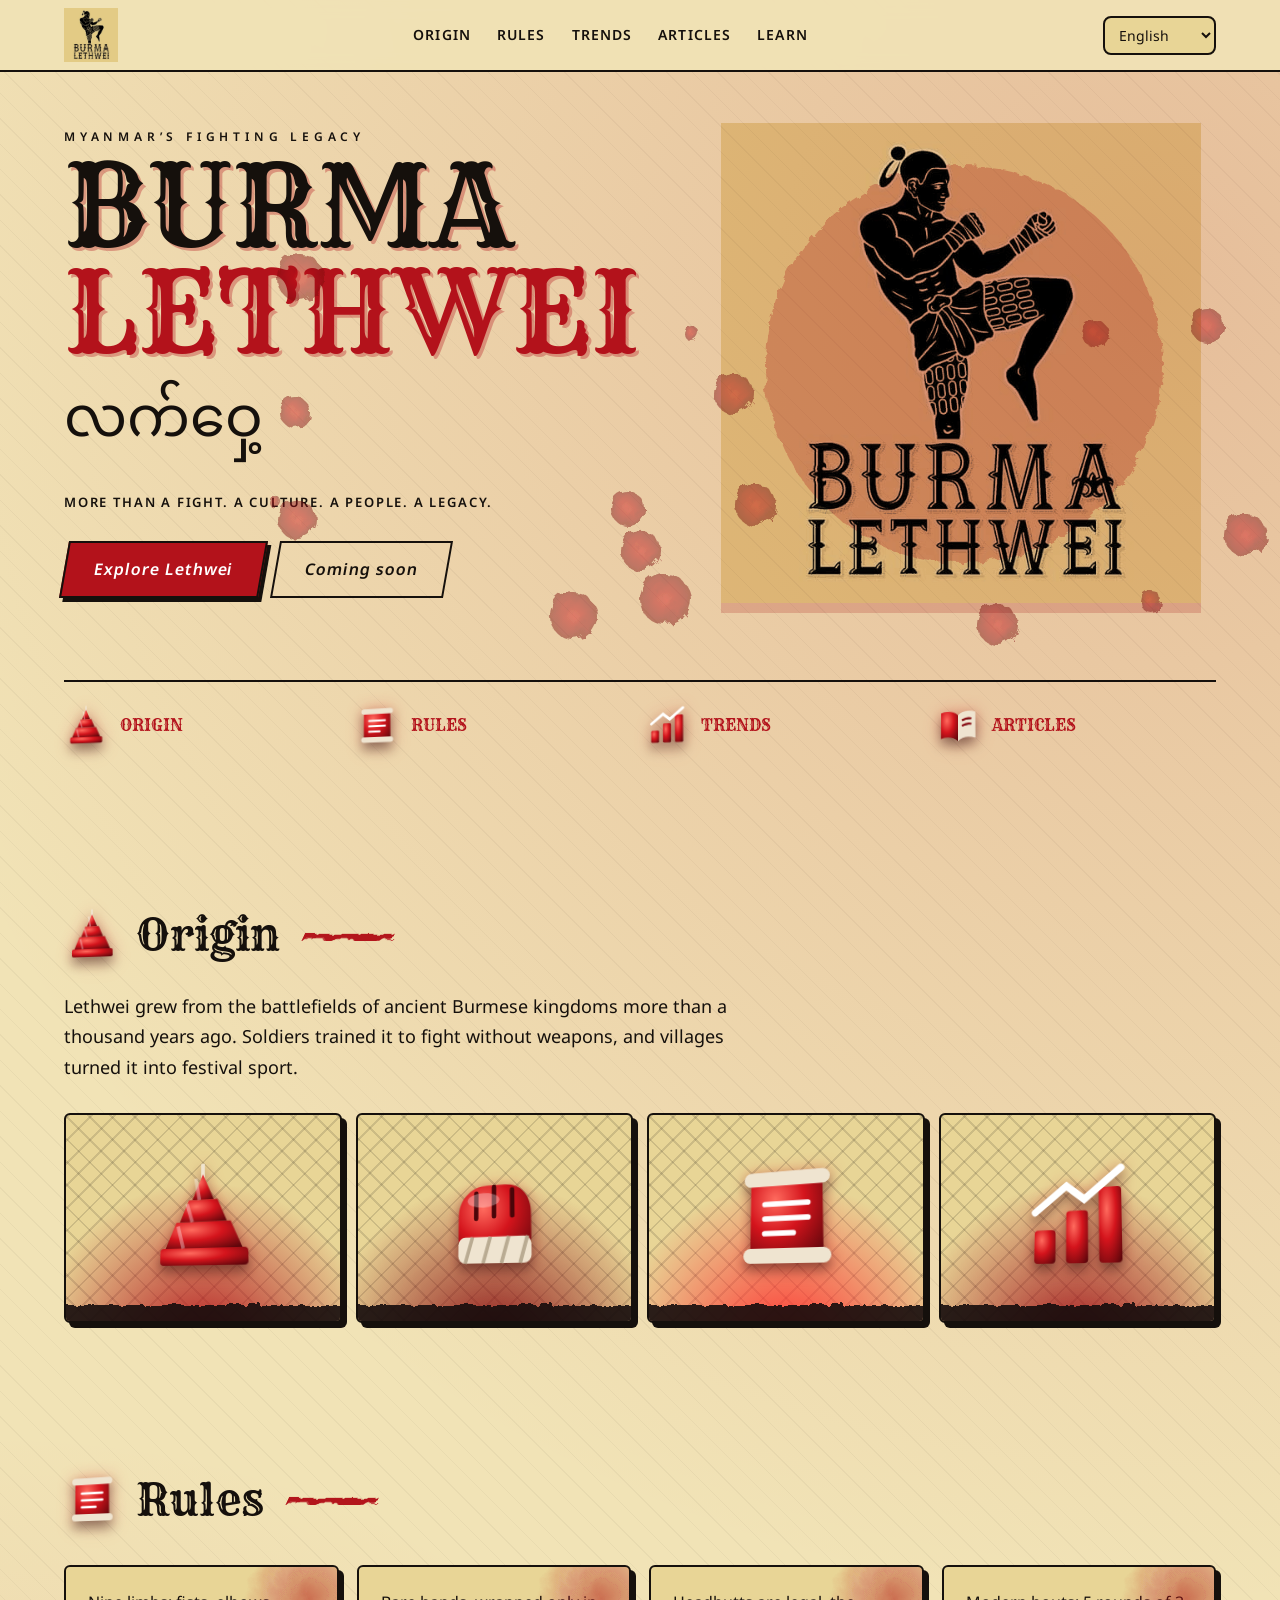
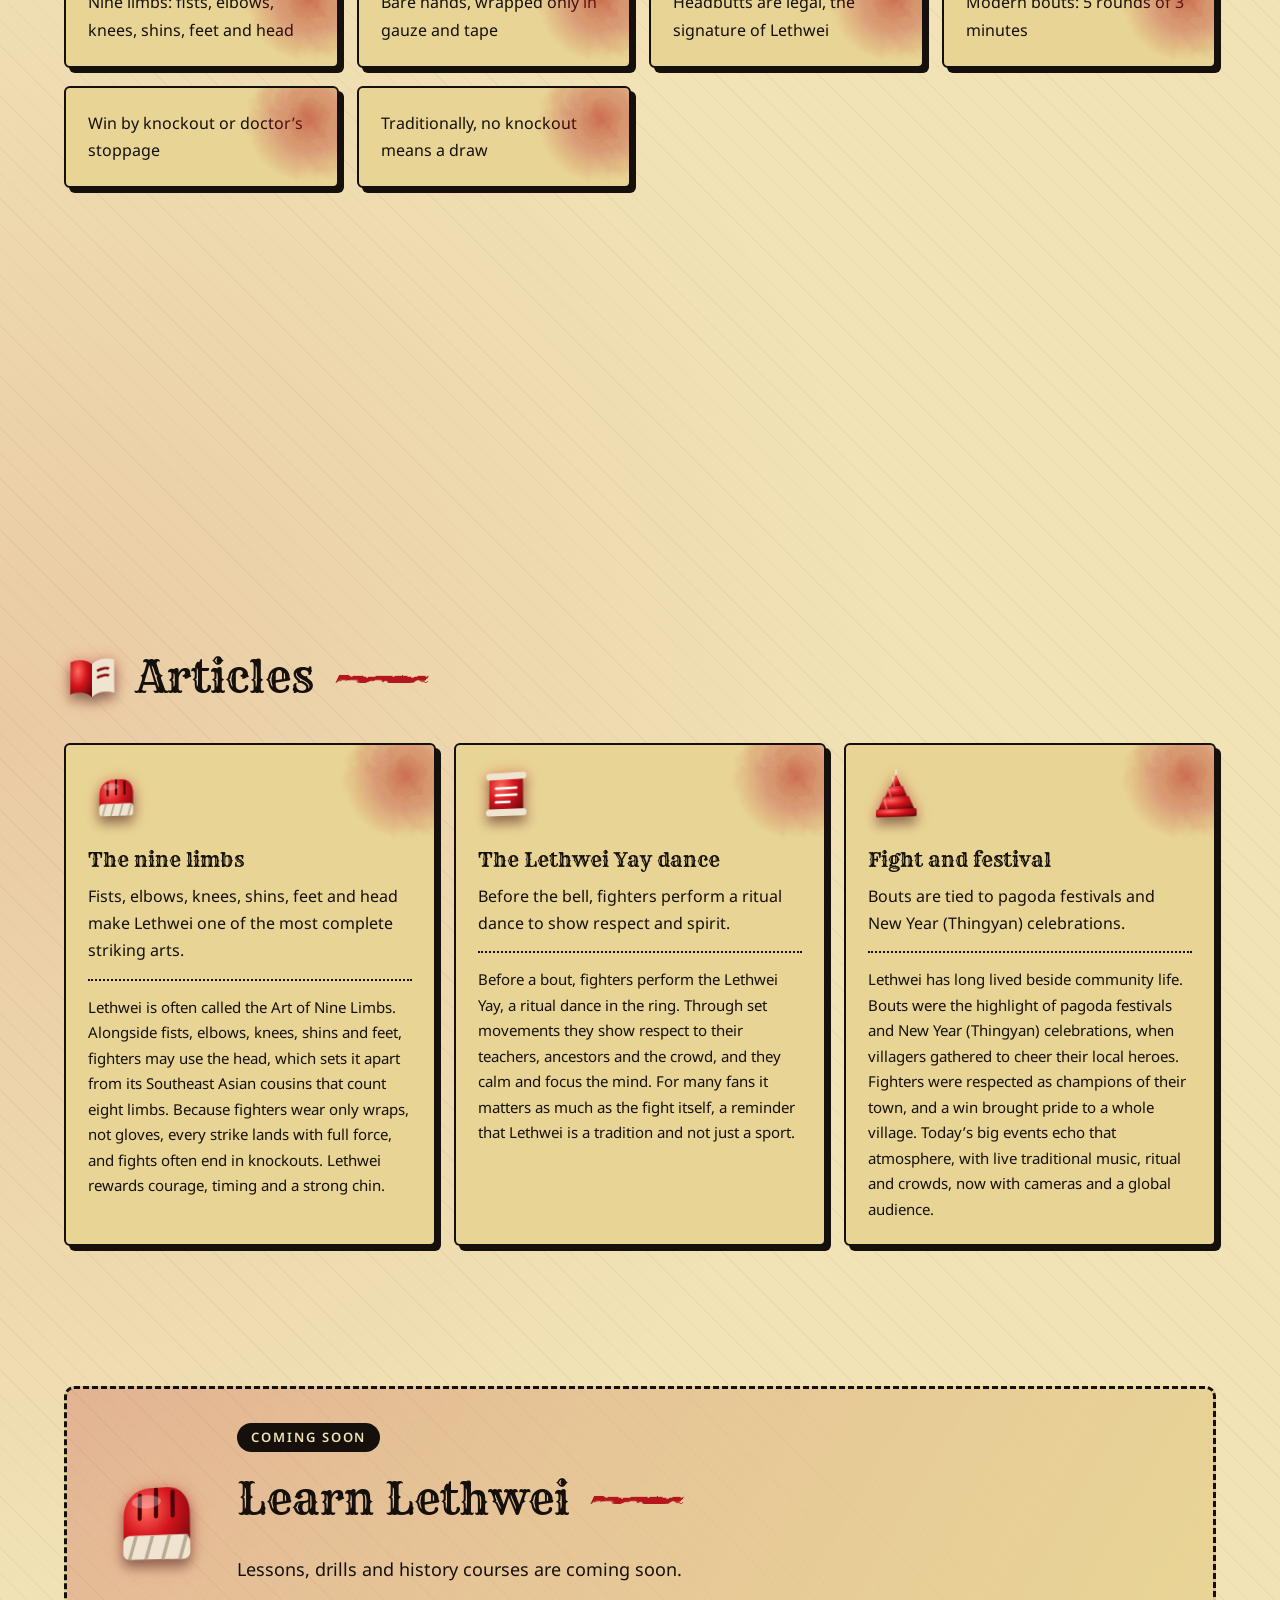
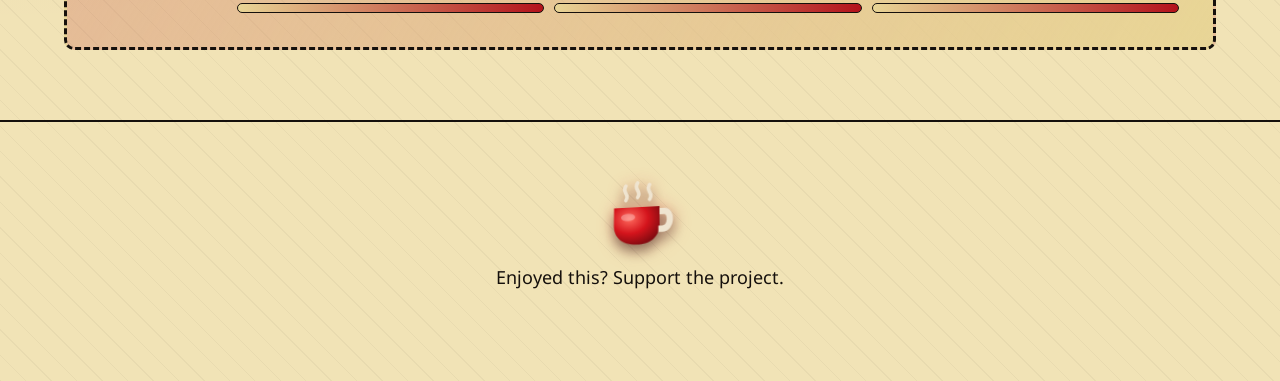
==== commit 618bdfb4: "Update index.html" ====
--- a/index.html
+++ b/index.html
@@ -3,7 +3,7 @@
     <meta name="description" content="Discover Burma Lethwei (လက်ဝှေ့), Myanmar's traditional martial art. Explore its history, cultural heritage, rules and traditions.">
     <meta name="robots" content="index, follow">
     <link rel="canonical" href="https://burmalethwei.pages.dev/">
-    
+    <meta name="google-site-verification" content="a7SuQIEOmFdJAkHvaqwqpWtIzht178xRiriUrNvvfXg" />
 <link href="https://fonts.googleapis.com/css2?family=Rye&family=Cinzel:wght@700&family=Noto+Sans:wght@400;600&family=Noto+Sans+Myanmar&family=Noto+Sans+Thai&display=swap" rel="stylesheet">
 <style>
 :root{--r:#b3121b;--r2:#d4141c;--bg:#f1e3b6;--ink:#15100c;--paper:#e8d596;color-scheme:light;box-sizing:border-box;padding-top:env(safe-area-inset-top,0px);padding-bottom:env(safe-area-inset-bottom,0px)}
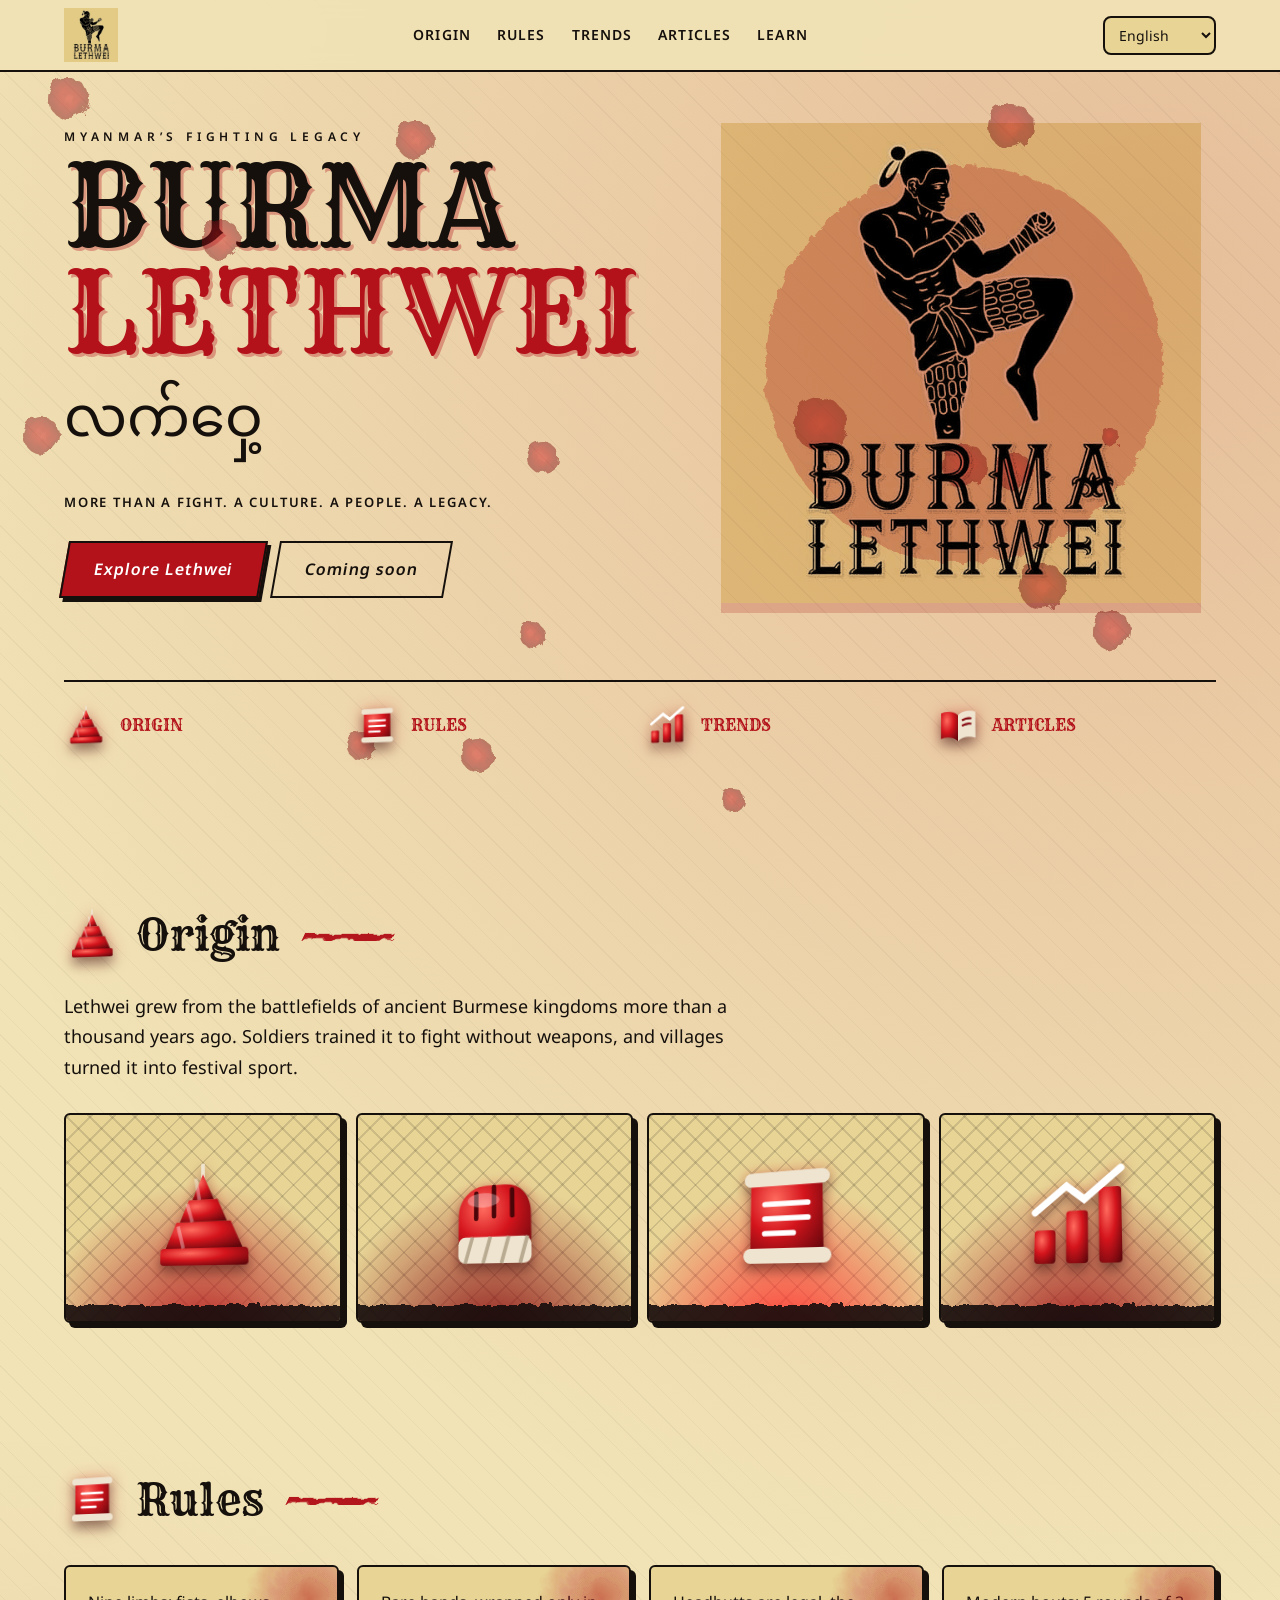
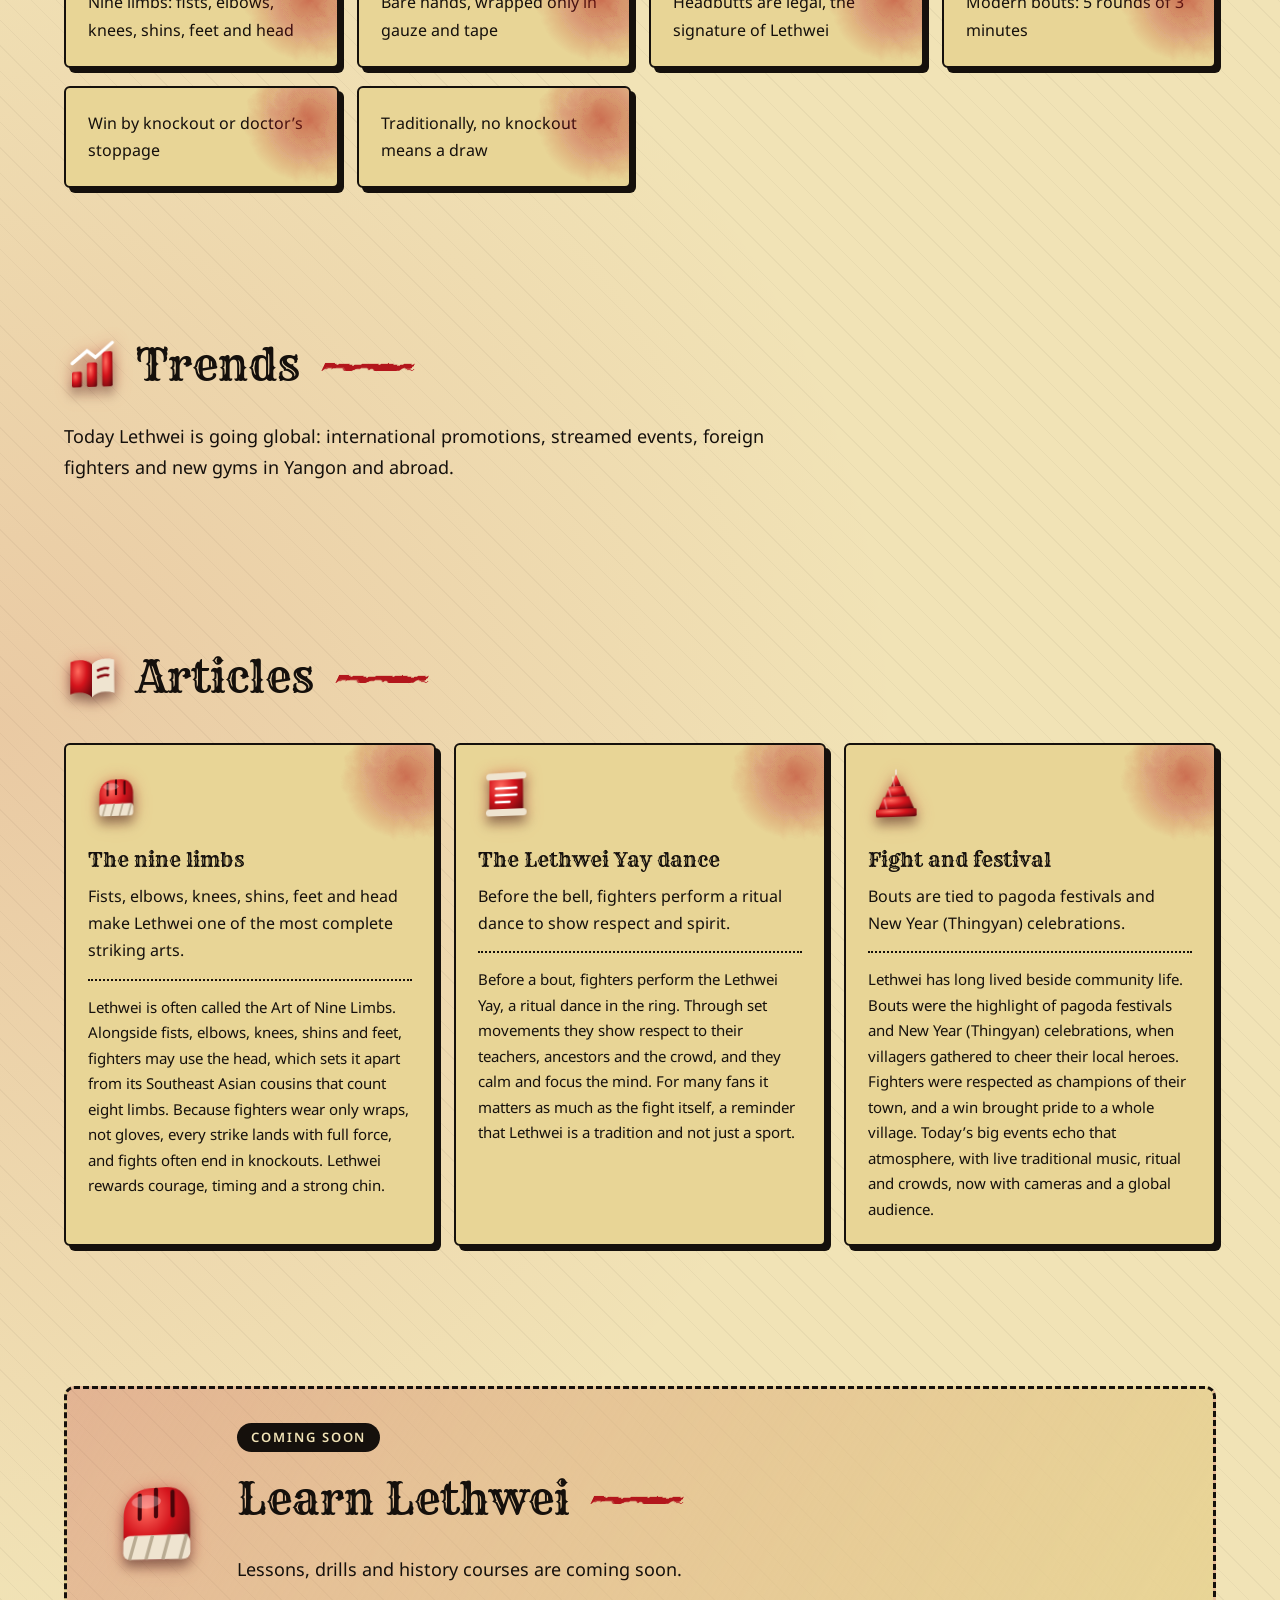
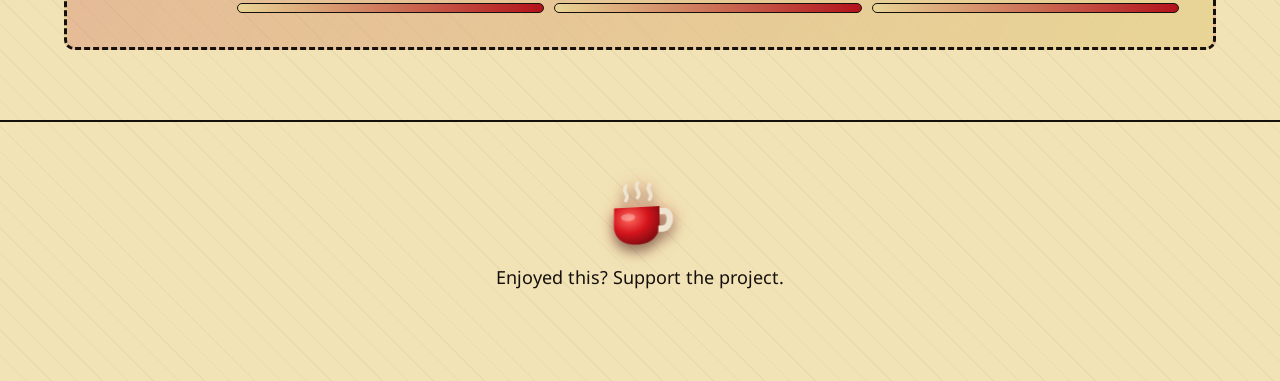
==== commit 2e662a3f: "Update index.html" ====
--- a/index.html
+++ b/index.html
@@ -1,9 +1,9 @@
 <!DOCTYPE html><html lang="en"><head><meta charset="utf-8"><meta name="viewport" content="width=device-width, initial-scale=1, viewport-fit=cover">
+   <meta name="google-site-verification" content="a7SuQIEOmFdJAkHvaqwqpWtIzht178xRiriUrNvvfXg" />
     <title>Burma Lethwei | Myanmar Traditional Boxing, History & Culture</title>
     <meta name="description" content="Discover Burma Lethwei (လက်ဝှေ့), Myanmar's traditional martial art. Explore its history, cultural heritage, rules and traditions.">
     <meta name="robots" content="index, follow">
     <link rel="canonical" href="https://burmalethwei.pages.dev/">
-    <meta name="google-site-verification" content="a7SuQIEOmFdJAkHvaqwqpWtIzht178xRiriUrNvvfXg" />
 <link href="https://fonts.googleapis.com/css2?family=Rye&family=Cinzel:wght@700&family=Noto+Sans:wght@400;600&family=Noto+Sans+Myanmar&family=Noto+Sans+Thai&display=swap" rel="stylesheet">
 <style>
 :root{--r:#b3121b;--r2:#d4141c;--bg:#f1e3b6;--ink:#15100c;--paper:#e8d596;color-scheme:light;box-sizing:border-box;padding-top:env(safe-area-inset-top,0px);padding-bottom:env(safe-area-inset-bottom,0px)}
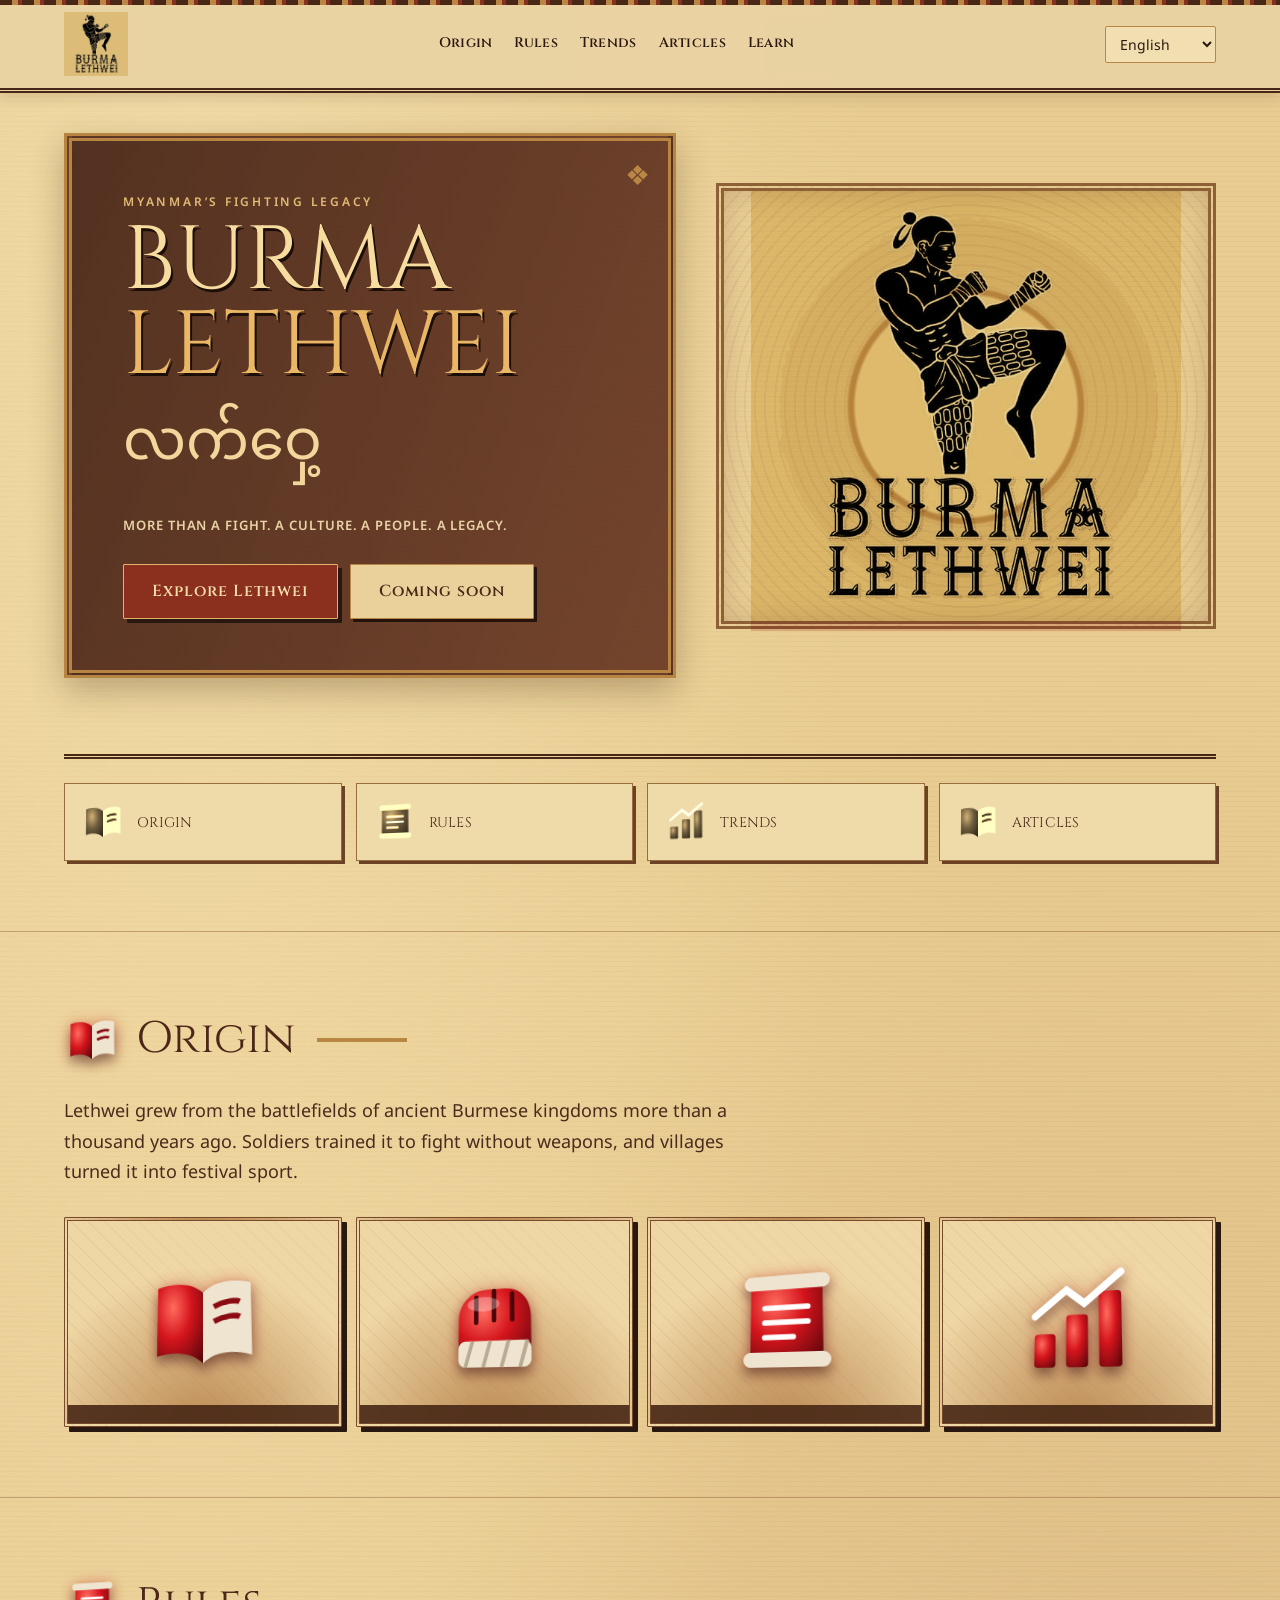
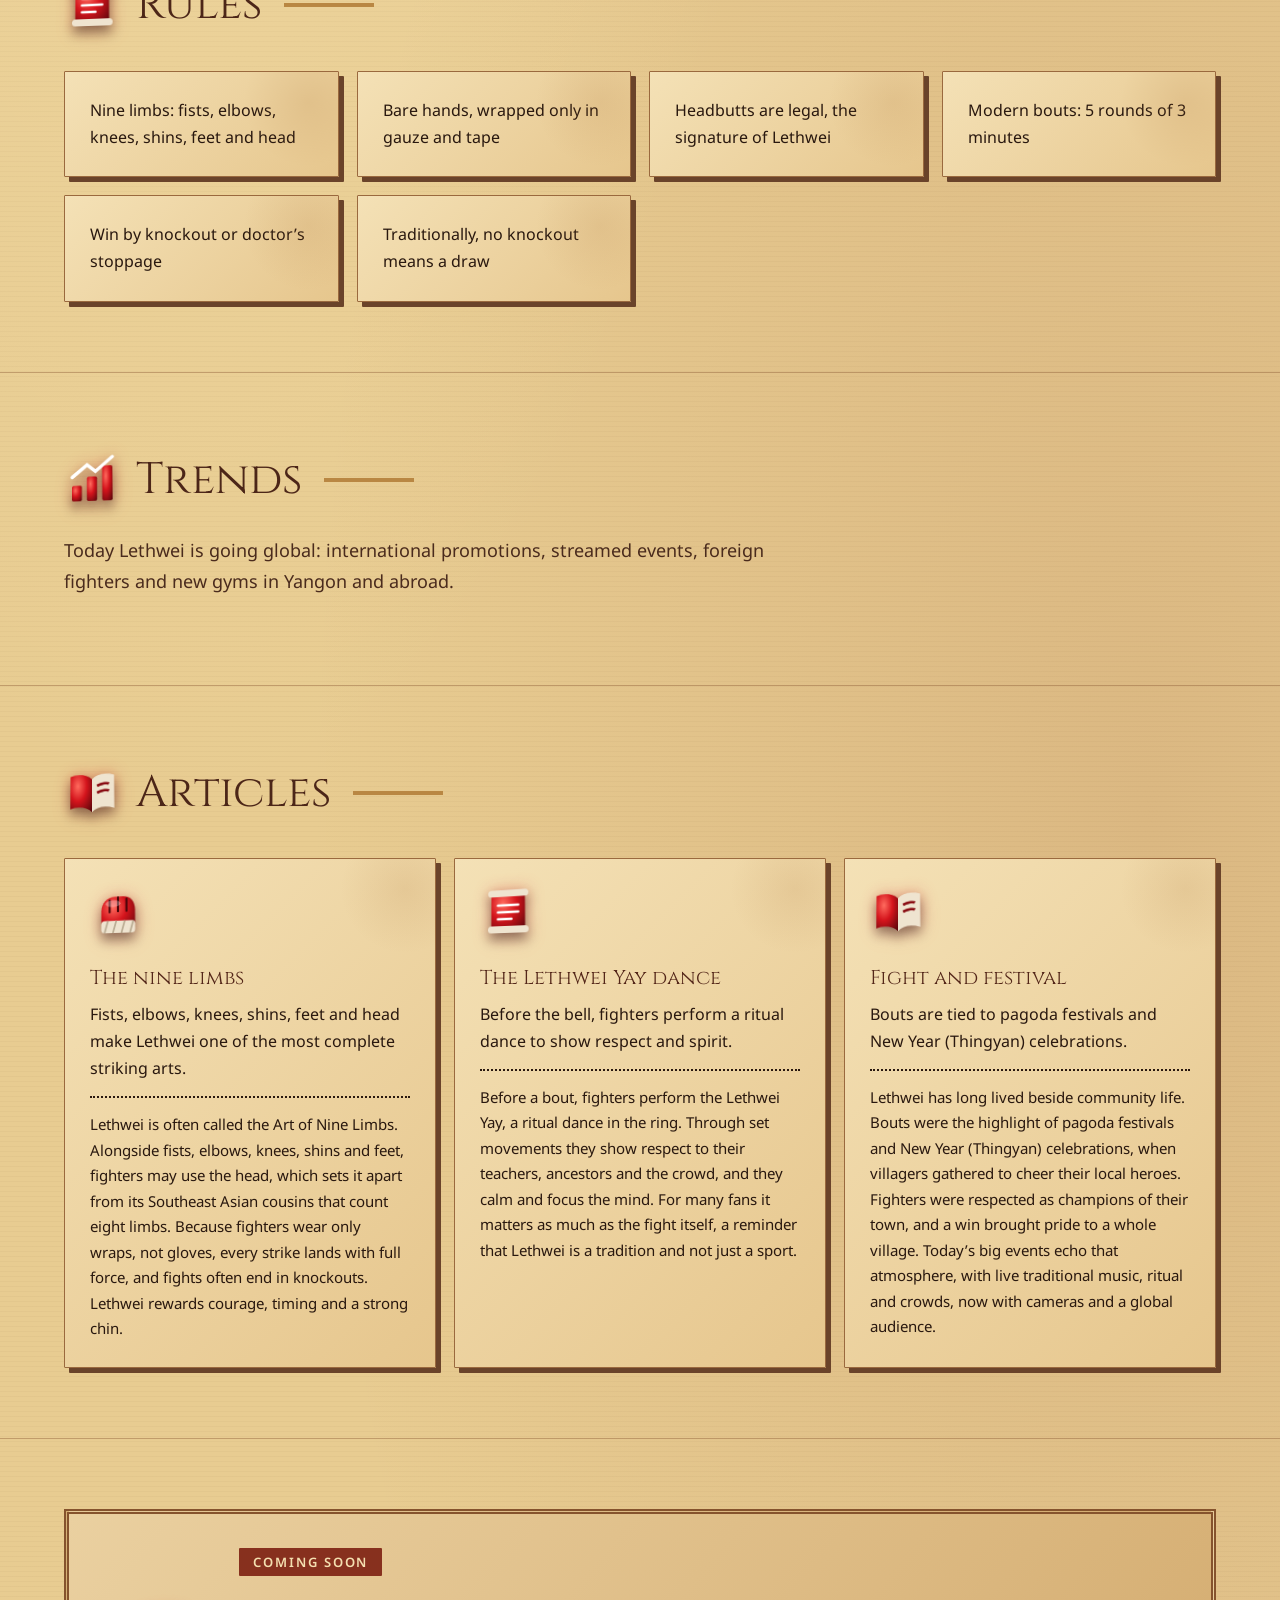
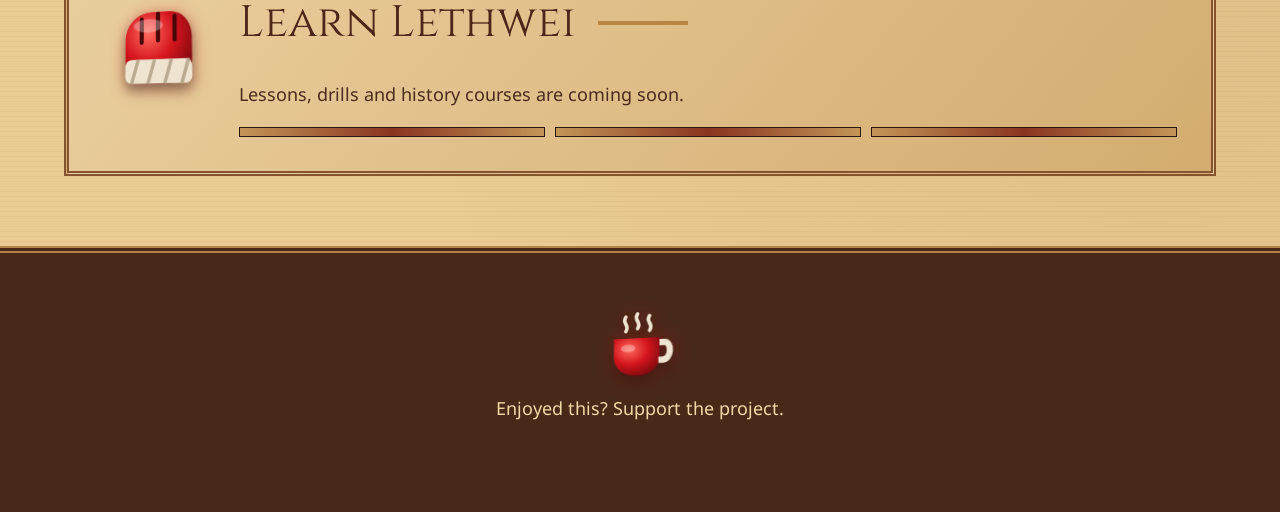
==== commit 285e44bc: "Add files via upload" ====
--- a/index.html
+++ b/index.html
@@ -63,7 +63,9 @@
 .sp{position:absolute;border-radius:50%;background:radial-gradient(#d4141c,#7a0a10 70%,transparent);filter:url(#rough);pointer-events:none;opacity:.45}
 .rv{opacity:0;transform:translateY(26px);transition:1s}.rv.on{opacity:1;transform:none}
 @media(max-width:900px){nav{display:none}header{gap:10px}.hero{grid-template-columns:1fr;min-height:0}.tiles{grid-template-columns:1fr 1fr}.soon{grid-template-columns:1fr}.cof span{display:none}header .cof{margin-left:auto}}
-</style></head><body>
+</style>
+<link rel="stylesheet" href="style.css">
+</head><body>
 <svg width="0" height="0" style="position:absolute"><defs>
 <radialGradient id="r" cx=".35" cy=".3" r=".9"><stop offset="0" stop-color="#ff6b5e"/><stop offset=".45" stop-color="#d4141c"/><stop offset="1" stop-color="#5c060b"/></radialGradient>
 <filter id="rough" x="-20%" y="-20%" width="140%" height="140%"><feTurbulence baseFrequency=".05" numOctaves="3" seed="4"/><feDisplacementMap in="SourceGraphic" scale="9"/></filter>
@@ -87,11 +89,11 @@
 <div><div class="eyebrow" data-i="0"></div><h1>BURMA<em>LETHWEI</em></h1><div class="my">လက်ဝှေ့</div>
 <p class="tag" data-i="1"></p><a class="btn p" href="#origin" data-i="7"></a><a class="btn" href="#learn" data-i="8"></a></div>
 <div class="art"><img class="lg" alt="Burma Lethwei logo"></div>
-<div class="tiles" style="grid-column:1/-1"><a class="tile" href="#origin"><svg class="ic"><use href="#p"/></svg><span data-i="2"></span></a><a class="tile" href="#rules"><svg class="ic"><use href="#s"/></svg><span data-i="3"></span></a><a class="tile" href="#trends"><svg class="ic"><use href="#t"/></svg><span data-i="4"></span></a><a class="tile" href="#articles"><svg class="ic"><use href="#b"/></svg><span data-i="5"></span></a></div>
+<div class="tiles" style="grid-column:1/-1"><a class="tile" href="#origin"><svg class="ic"><use href="#b"/></svg><span data-i="2"></span></a><a class="tile" href="#rules"><svg class="ic"><use href="#s"/></svg><span data-i="3"></span></a><a class="tile" href="#trends"><svg class="ic"><use href="#t"/></svg><span data-i="4"></span></a><a class="tile" href="#articles"><svg class="ic"><use href="#b"/></svg><span data-i="5"></span></a></div>
 </section>
 
-<section id="origin" class="rv"><h2 class="h"><svg class="ic"><use href="#p"/></svg><span data-i="9"></span></h2><p class="lead" data-i="10"></p>
-<div class="pics"><div class="pic"><svg class="ic"><use href="#p"/></svg></div><div class="pic" style="--a:#8a0b12"><svg class="ic"><use href="#f"/></svg></div><div class="pic" style="--a:#ff2d2d"><svg class="ic"><use href="#s"/></svg></div><div class="pic" style="--a:#a00e18"><svg class="ic"><use href="#t"/></svg></div></div></section>
+<section id="origin" class="rv"><h2 class="h"><svg class="ic"><use href="#b"/></svg><span data-i="9"></span></h2><p class="lead" data-i="10"></p>
+<div class="pics"><div class="pic"><svg class="ic"><use href="#b"/></svg></div><div class="pic" style="--a:#8a0b12"><svg class="ic"><use href="#f"/></svg></div><div class="pic" style="--a:#ff2d2d"><svg class="ic"><use href="#s"/></svg></div><div class="pic" style="--a:#a00e18"><svg class="ic"><use href="#t"/></svg></div></div></section>
 
 <section id="rules" class="rv"><h2 class="h"><svg class="ic"><use href="#s"/></svg><span data-i="11"></span></h2>
 <div class="g rules"><div class="c rl" data-i="12"></div><div class="c rl" data-i="13"></div><div class="c rl" data-i="14"></div><div class="c rl" data-i="15"></div><div class="c rl" data-i="16"></div><div class="c rl" data-i="17"></div></div></section>
@@ -99,7 +101,7 @@
 <section id="trends" class="rv"><h2 class="h"><svg class="ic"><use href="#t"/></svg><span data-i="18"></span></h2><p class="lead" data-i="19"></p></section>
 
 <section id="articles" class="rv"><h2 class="h"><svg class="ic"><use href="#b"/></svg><span data-i="20"></span></h2>
-<div class="g" style="grid-template-columns:repeat(auto-fit,minmax(300px,1fr))"><article class="c"><svg class="ic"><use href="#f"/></svg><h3 data-i="21"></h3><p data-i="22"></p><p class="full" data-i="31"></p></article><article class="c"><svg class="ic"><use href="#s"/></svg><h3 data-i="23"></h3><p data-i="24"></p><p class="full" data-i="32"></p></article><article class="c"><svg class="ic"><use href="#p"/></svg><h3 data-i="25"></h3><p data-i="26"></p><p class="full" data-i="33"></p></article></div></section>
+<div class="g" style="grid-template-columns:repeat(auto-fit,minmax(300px,1fr))"><article class="c"><svg class="ic"><use href="#f"/></svg><h3 data-i="21"></h3><p data-i="22"></p><p class="full" data-i="31"></p></article><article class="c"><svg class="ic"><use href="#s"/></svg><h3 data-i="23"></h3><p data-i="24"></p><p class="full" data-i="32"></p></article><article class="c"><svg class="ic"><use href="#b"/></svg><h3 data-i="25"></h3><p data-i="26"></p><p class="full" data-i="33"></p></article></div></section>
 
 <section id="learn" class="rv"><div class="soon"><svg class="ic"><use href="#f"/></svg><div><span class="badge" data-i="8"></span><h2 class="h" style="margin-top:10px"><span data-i="27"></span></h2><p class="lead" data-i="28"></p><div class="lock"><i></i><i></i><i></i></div></div></div></section>
 </main>
@@ -131,9 +133,9 @@
 ["cof1","cof2"].forEach(i=>{const el=document.getElementById(i);if(COFFEE_URL){el.href=COFFEE_URL}else{el.style.display="none"}});
 // red paint splatters
 const h=document.getElementById("hero");h.style.position="relative";
-for(let i=0;i<16;i++){const d=document.createElement("div"),z=8+Math.random()*46;d.className="sp";
+for(let i=0;i<0;i++){const d=document.createElement("div"),z=8+Math.random()*46;d.className="sp";
 d.style.cssText=`width:${z}px;height:${z}px;left:${Math.random()*96}%;top:${Math.random()*96}%`;h.prepend(d)}
 // reveal on scroll
 try{const io=new IntersectionObserver(es=>es.forEach(e=>e.isIntersecting&&e.target.classList.add("on")),{threshold:.1});
 document.querySelectorAll(".rv").forEach(e=>io.observe(e))}catch(e){document.querySelectorAll(".rv").forEach(e=>e.classList.add("on"))}
-</script></body></html>
+</script></body></html>
--- a/style.css
+++ b/style.css
@@ -0,0 +1,22 @@
+/* Burma Lethwei — Toungoo manuscript-inspired visual theme */
+:root{--r:#87301e;--r2:#a64c27;--bg:#e8cc91;--ink:#29180f;--paper:#efd9a7;--gold:#b98743;--deep:#482716}
+body{background-color:var(--bg);background-image:radial-gradient(ellipse at 15% 5%,#fff1c466,transparent 45%),radial-gradient(ellipse at 90% 65%,#8b3d2524,transparent 52%),repeating-linear-gradient(0deg,#45230c08 0 1px,transparent 1px 5px);font-family:'Noto Sans','Noto Sans Myanmar','Noto Sans Thai',sans-serif}
+h1,h2,h3,.f,.tile{font-family:'Cinzel','Noto Sans Myanmar',Georgia,serif}
+header{background:#ead3a3f5;border-bottom:5px double var(--deep);padding:12px 5vw;box-shadow:0 4px 14px #2c160b25}
+header::before{content:'';position:absolute;inset:0 0 auto;height:5px;background:repeating-linear-gradient(90deg,var(--deep) 0 12px,var(--gold) 12px 18px,var(--r) 18px 22px)}
+nav{gap:22px;font-family:'Cinzel',Georgia,serif;letter-spacing:.02em;text-transform:none}nav a{padding:8px 0;border-bottom:2px solid transparent}nav a:hover{color:var(--r);border-bottom-color:var(--gold)}
+.logo img{width:64px;height:64px;object-fit:contain}select{border:1px solid var(--gold);border-radius:2px;background:#f1deb1}
+section{max-width:1320px}.hero{min-height:76vh;gap:40px}.hero>div:first-child{background:linear-gradient(110deg,#4b2819f2,#6a3924ec);padding:clamp(24px,4vw,60px);border:8px double #b78442;box-shadow:0 12px 32px #3c210d4a;color:#f5db9f;position:relative}.hero>div:first-child::before{content:'❖';position:absolute;top:10px;right:18px;color:var(--gold);font-size:28px}
+.eyebrow{color:#e2bb75;letter-spacing:.23em}h1{font-size:clamp(48px,7vw,94px);color:#f7dc9f;text-shadow:2px 3px #1b0e08}h1 em{color:#e9b765}.my{color:#f3d69c}.tag{color:#ead4a7;letter-spacing:.07em}
+.btn{transform:none;border:1px solid #b98544;background:#ead09a;color:var(--deep);font-family:'Cinzel',Georgia,serif;box-shadow:3px 3px 0 #24120c;border-radius:1px}.btn.p{background:#8b301e;color:#f6dfad;border-color:#e2b26a}.btn:hover{transform:translateY(-3px)}
+.art{min-height:400px;background:radial-gradient(circle,#f4dca4 0 34%,#c39456 35% 36%,transparent 37%),repeating-radial-gradient(circle,#6c3e1910 0 2px,transparent 2px 10px);border:8px double #8e6035;box-shadow:inset 0 0 30px #663b253b}.art::before{background:var(--gold);opacity:.12}.art img{max-width:430px}
+.tiles{border-top:5px double var(--deep);gap:14px;padding-top:24px}.tile{background:#efdaa9;border:1px solid #986d3d;box-shadow:3px 3px 0 #6b4225;padding:16px;color:var(--deep);font-size:14px;letter-spacing:.02em}.tile:hover{background:#e2c58d}.tile .ic{filter:sepia(1) saturate(1.5)}
+section:not(.hero){border-top:1px solid #8e5e3770}.h{color:#4c2618}.h::after{height:4px;background:var(--gold);filter:none;transform:none}.lead{color:#4a2b1d}
+.c{background:linear-gradient(135deg,#f4e1b6,#e6c68d);border:1px solid #9a693e;border-radius:1px;box-shadow:5px 5px 0 #6a432a;padding:25px}.c::before{background:radial-gradient(#a9713722,transparent 65%);filter:none}.c:hover{box-shadow:7px 7px 0 var(--r)}.c h3{color:#542719}.rl::before{color:var(--r);text-shadow:none;font-family:'Cinzel',serif}
+.pic{border-radius:1px;border:4px double #764a2b;background:radial-gradient(circle at 50% 110%,#b7834c,transparent 68%),repeating-linear-gradient(45deg,#673c1910 0 1px,transparent 1px 12px),#efd7a5}.pic::after{background:var(--deep);filter:none}
+.soon{border:5px double #85532d;border-radius:0;background:linear-gradient(130deg,#ead0a0,#d4ac70)}.badge{background:var(--r);color:#f4dfb0;border-radius:1px;animation:none}.lock i{border-radius:0;background:linear-gradient(90deg,#c39656,#8a3420,#c39656)}
+footer{background:#482817;color:#f0d9a9;border-top:7px double #b18449}footer .lead{color:#f0d9a9}.cof{background:#562d1b;color:#f4dca4;border-radius:2px;box-shadow:3px 3px 0 #b58b4f}
+.sp{display:none} .rv{transition:opacity .5s,transform .5s}
+@media(max-width:900px){header{padding:8px 4vw}.hero{gap:20px}.hero>div:first-child{padding:26px}.art{min-height:300px}.tiles{grid-template-columns:repeat(2,minmax(0,1fr))}}
+@media(max-width:540px){.tiles{grid-template-columns:1fr}.tile{padding:12px}.hero{padding-top:22px}h1{font-size:clamp(45px,13vw,70px)}.my{font-size:32px}.art{min-height:250px}.art img{max-width:85%}.btn{margin-bottom:10px}.h{font-size:28px}}
+@media(prefers-reduced-motion:reduce){*,*::before,*::after{animation:none!important;scroll-behavior:auto!important;transition:none!important}}
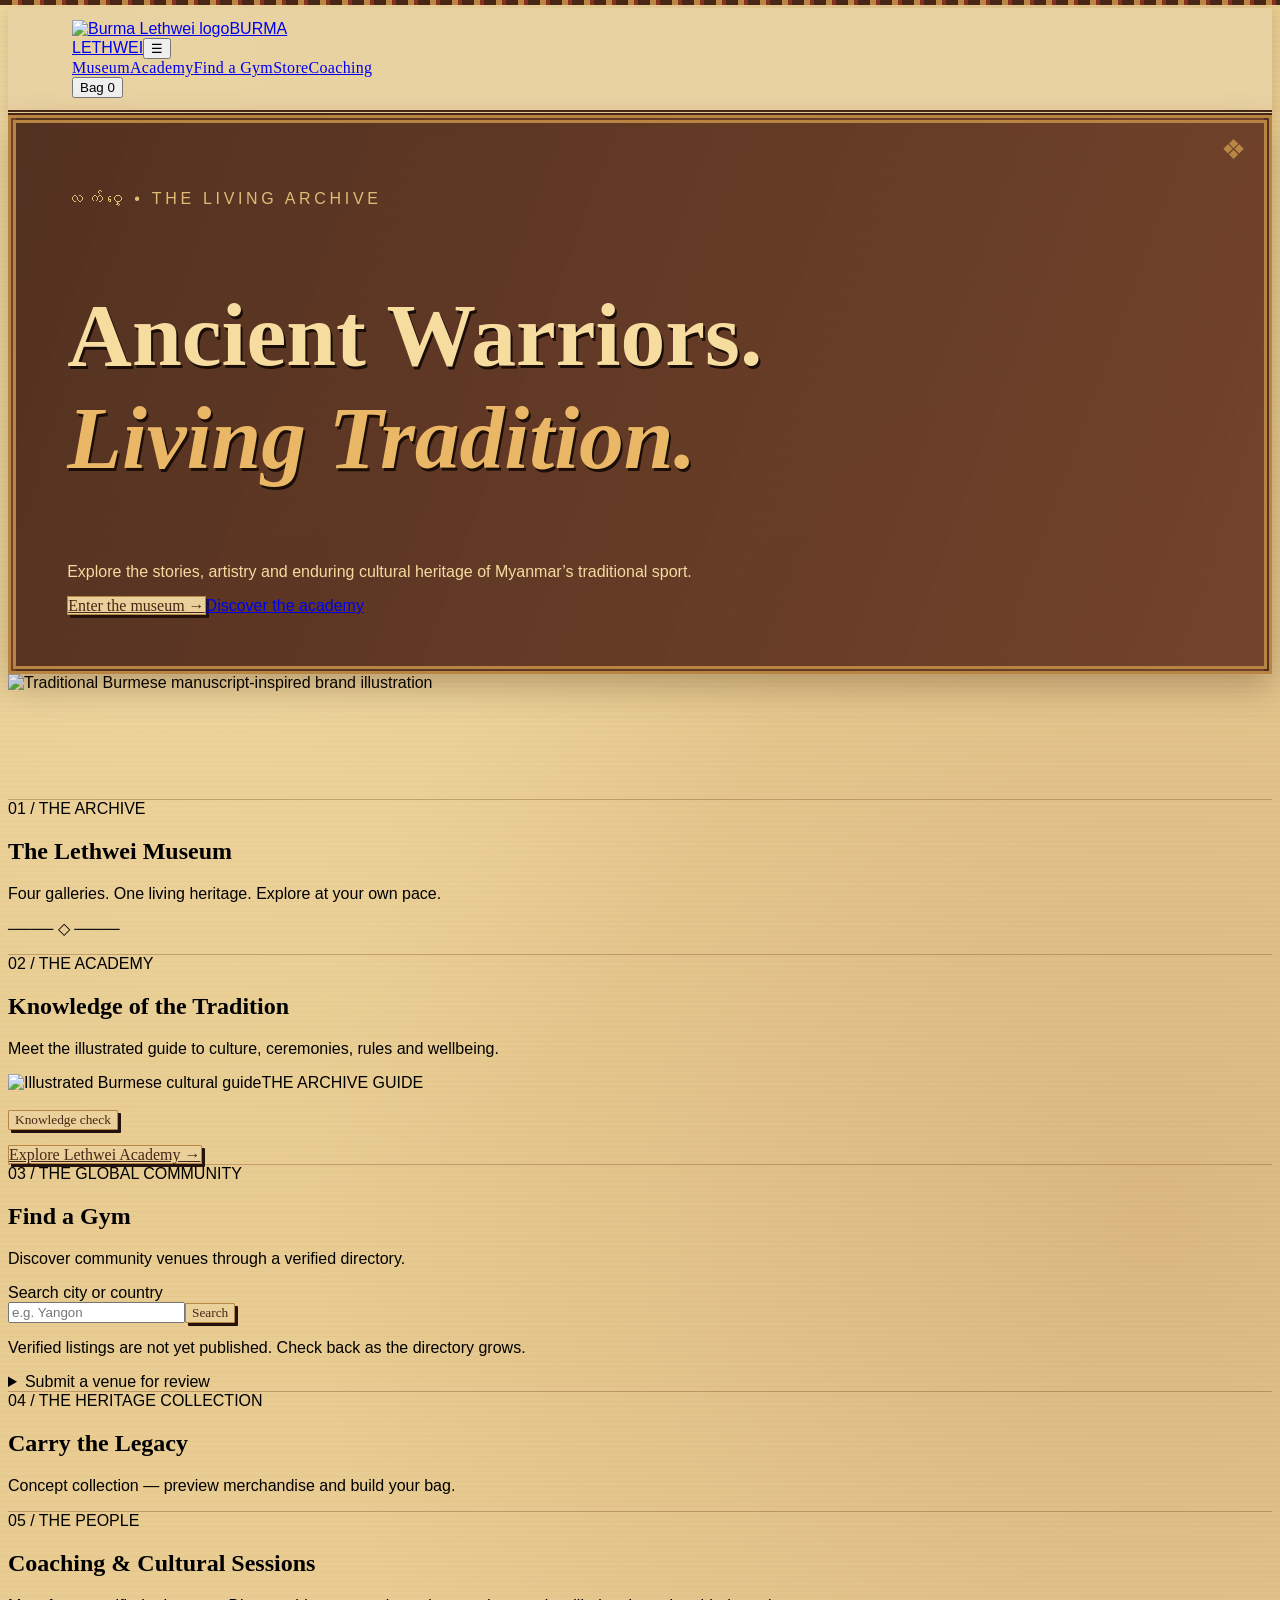
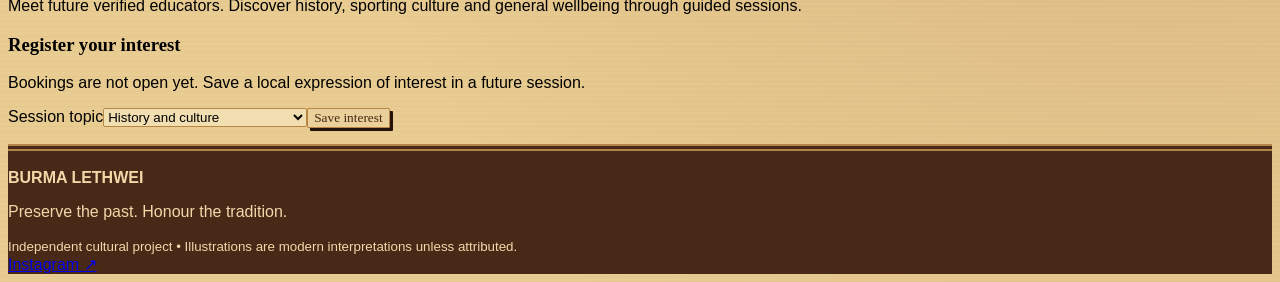
==== commit 2f4b10f4: "index.html" ====
--- a/index.html
+++ b/index.html
@@ -1,141 +1 @@
-<!DOCTYPE html><html lang="en"><head><meta charset="utf-8"><meta name="viewport" content="width=device-width, initial-scale=1, viewport-fit=cover">
-   <meta name="google-site-verification" content="a7SuQIEOmFdJAkHvaqwqpWtIzht178xRiriUrNvvfXg" />
-    <title>Burma Lethwei | Myanmar Traditional Boxing, History & Culture</title>
-    <meta name="description" content="Discover Burma Lethwei (လက်ဝှေ့), Myanmar's traditional martial art. Explore its history, cultural heritage, rules and traditions.">
-    <meta name="robots" content="index, follow">
-    <link rel="canonical" href="https://burmalethwei.pages.dev/">
-<link href="https://fonts.googleapis.com/css2?family=Rye&family=Cinzel:wght@700&family=Noto+Sans:wght@400;600&family=Noto+Sans+Myanmar&family=Noto+Sans+Thai&display=swap" rel="stylesheet">
-<style>
-:root{--r:#b3121b;--r2:#d4141c;--bg:#f1e3b6;--ink:#15100c;--paper:#e8d596;color-scheme:light;box-sizing:border-box;padding-top:env(safe-area-inset-top,0px);padding-bottom:env(safe-area-inset-bottom,0px)}
-html{scroll-behavior:smooth;scroll-padding-top:90px}
-*{box-sizing:border-box}
-body{margin:0;background:var(--bg);color:var(--ink);font:400 16px/1.7 'Noto Sans','Noto Sans Myanmar','Noto Sans Thai',system-ui,sans-serif;overflow-x:hidden;background-image:radial-gradient(circle at 90% 8%,#b3121b2e,transparent 38%),radial-gradient(circle at 0 65%,#b3121b1f,transparent 34%),repeating-linear-gradient(45deg,#15100c0a 0 1px,transparent 1px 18px)}
-h1,h2,h3,.f{font-family:Rye,Cinzel,'Noto Sans Myanmar','Noto Sans Thai','Noto Sans',serif;font-weight:400}
-a{color:inherit;text-decoration:none}
-header{position:sticky;top:0;z-index:20;display:flex;align-items:center;gap:18px;padding:8px 5vw;background:#f1e3b6ee;backdrop-filter:blur(8px);border-bottom:2px solid var(--ink)}
-.logo{display:flex;align-items:center}.logo img{height:54px;width:54px;mix-blend-mode:multiply}
-nav{display:flex;gap:26px;margin:0 auto;font-weight:600;font-size:14px;letter-spacing:.08em;text-transform:uppercase}
-nav a:hover{color:var(--r)}
-select{background:var(--paper);color:var(--ink);border:2px solid var(--ink);border-radius:8px;padding:7px 10px;font:inherit;font-size:14px}
-.cof{display:inline-flex;align-items:center;gap:8px;background:var(--ink);color:#f1e3b6;padding:8px 16px;border-radius:999px;font-weight:600;font-size:14px;box-shadow:3px 3px 0 var(--r);white-space:nowrap;transition:.25s}
-.cof:hover{transform:translateY(-2px) scale(1.04)}
-.ic{width:56px;height:56px;flex:none;filter:drop-shadow(0 7px 6px #15100c66) drop-shadow(0 0 8px #d4141c55);transform:perspective(400px) rotateX(10deg) rotateY(-16deg);transition:.45s;animation:fl 4s ease-in-out infinite}
-@keyframes fl{50%{translate:0 -5px}}
-.cof .ic{width:30px;height:30px;animation:none}
-.c:hover .ic,.tile:hover .ic{transform:perspective(400px) rotateY(16deg) rotateX(0) translateY(-6px) scale(1.12)}
-section{padding:70px 5vw;position:relative;max-width:1280px;margin:auto}
-.hero{display:grid;grid-template-columns:1.1fr .9fr;gap:20px;align-items:center;min-height:84vh;padding-top:40px}
-.eyebrow{letter-spacing:.4em;font-size:12px;text-transform:uppercase;font-weight:600}
-h1{margin:6px 0 0;font-size:clamp(54px,9vw,112px);line-height:.95;color:var(--ink);text-shadow:3px 3px 0 #b3121b55}
-h1 em{display:block;font-style:normal;color:var(--r)}
-.my{font-size:clamp(34px,5vw,56px);margin:10px 0 0;font-family:'Noto Sans Myanmar',serif}
-.tag{letter-spacing:.14em;text-transform:uppercase;font-size:13px;font-weight:600;max-width:460px;margin:20px 0 28px}
-.btn{display:inline-block;padding:13px 28px;font-weight:600;letter-spacing:.06em;margin-right:12px;border:2px solid var(--ink);transform:skewX(-10deg);transition:.2s}
-.btn.p{background:var(--r);color:#fff;box-shadow:4px 4px 0 var(--ink)}.btn:hover{transform:skewX(-10deg) translateY(-3px)}
-.art{position:relative;display:grid;place-items:center}
-.art::before{content:"";position:absolute;width:78%;aspect-ratio:1;border-radius:50%;background:var(--r);opacity:.28;filter:url(#rough)}
-.art img{position:relative;width:100%;max-width:480px;mix-blend-mode:multiply;filter:drop-shadow(0 10px 0 #b3121b33)}
-.tiles{display:grid;grid-template-columns:repeat(4,1fr);gap:10px;margin-top:36px;border-top:2px solid var(--ink);padding-top:22px}
-.tile{display:flex;align-items:center;gap:12px;font-family:Rye,Cinzel,'Noto Sans Myanmar','Noto Sans Thai','Noto Sans',serif;color:var(--r);text-transform:uppercase}
-.tile .ic{width:44px;height:44px}
-.h{font-size:clamp(28px,4vw,44px);margin:0 0 6px;display:flex;align-items:center;gap:16px}
-.h::after{content:"";width:90px;height:7px;background:var(--r);margin-left:6px;filter:url(#rough);transform:skewX(-25deg)}
-.lead{max-width:720px;font-size:18px}
-.g{display:grid;grid-template-columns:repeat(auto-fit,minmax(250px,1fr));gap:18px;margin-top:28px}
-.c{background:var(--paper);border:2px solid var(--ink);border-radius:6px;padding:22px;position:relative;overflow:hidden;transition:.3s;box-shadow:5px 5px 0 var(--ink)}
-.c::before{content:"";position:absolute;right:-40px;top:-40px;width:140px;height:140px;background:radial-gradient(#b3121b88,transparent 65%);filter:url(#rough)}
-.c:hover{transform:translate(-3px,-3px);box-shadow:8px 8px 0 var(--r)}
-.c h3{margin:12px 0 6px;font-size:20px}.c p{margin:0}
-.full{margin-top:14px!important;padding-top:14px;border-top:2px dotted var(--ink);font-size:15px}
-.rules{counter-reset:n}.rl{counter-increment:n;display:flex;gap:14px;align-items:flex-start}
-.rl::before{content:counter(n,decimal-leading-zero);font:400 34px/1 Rye,serif;color:var(--r);text-shadow:2px 2px 0 var(--ink)}
-.pics{display:grid;grid-template-columns:repeat(auto-fit,minmax(200px,1fr));gap:14px;margin-top:30px}
-.pic{height:210px;border-radius:6px;position:relative;overflow:hidden;display:grid;place-items:center;border:2px solid var(--ink);box-shadow:5px 5px 0 var(--ink);background:radial-gradient(circle at 50% 115%,var(--a,#b3121b),transparent 62%),repeating-linear-gradient(45deg,#15100c22 0 2px,transparent 2px 16px),repeating-linear-gradient(-45deg,#15100c22 0 2px,transparent 2px 16px),var(--paper)}
-.pic .ic{width:120px;height:120px}
-.pic::after{content:"";position:absolute;inset:auto -20px -18px;height:36px;background:var(--ink);filter:url(#rough);opacity:.9}
-.soon{display:grid;grid-template-columns:auto 1fr;gap:26px;align-items:center;border:3px dashed var(--ink);border-radius:10px;padding:34px;background:linear-gradient(120deg,#b3121b33,var(--paper))}
-.soon .ic{width:110px;height:110px}
-.badge{display:inline-block;background:var(--ink);color:#f1e3b6;padding:3px 14px;border-radius:99px;font-weight:600;font-size:13px;letter-spacing:.15em;text-transform:uppercase;animation:pl 2s infinite}
-@keyframes pl{50%{box-shadow:0 0 0 6px #b3121b66}}
-.lock{display:flex;gap:10px;margin-top:16px}.lock i{height:10px;flex:1;border-radius:6px;background:linear-gradient(90deg,var(--paper),var(--r),var(--paper));background-size:200%;animation:sh 2.4s linear infinite;border:1px solid var(--ink)}
-@keyframes sh{to{background-position:-200% 0}}
-footer{text-align:center;padding:50px 5vw 70px;border-top:2px solid var(--ink)}footer p{margin:0 0 16px}
-.sp{position:absolute;border-radius:50%;background:radial-gradient(#d4141c,#7a0a10 70%,transparent);filter:url(#rough);pointer-events:none;opacity:.45}
-.rv{opacity:0;transform:translateY(26px);transition:1s}.rv.on{opacity:1;transform:none}
-@media(max-width:900px){nav{display:none}header{gap:10px}.hero{grid-template-columns:1fr;min-height:0}.tiles{grid-template-columns:1fr 1fr}.soon{grid-template-columns:1fr}.cof span{display:none}header .cof{margin-left:auto}}
-</style>
-<link rel="stylesheet" href="style.css">
-</head><body>
-<svg width="0" height="0" style="position:absolute"><defs>
-<radialGradient id="r" cx=".35" cy=".3" r=".9"><stop offset="0" stop-color="#ff6b5e"/><stop offset=".45" stop-color="#d4141c"/><stop offset="1" stop-color="#5c060b"/></radialGradient>
-<filter id="rough" x="-20%" y="-20%" width="140%" height="140%"><feTurbulence baseFrequency=".05" numOctaves="3" seed="4"/><feDisplacementMap in="SourceGraphic" scale="9"/></filter>
-<symbol id="p" viewBox="0 0 64 64"><path d="M32 2v8" stroke="#efe4d0" stroke-width="2"/><path d="M32 8l6 14H26z" fill="url(#r)"/><path d="M24 22h16l5 12H19z" fill="url(#r)"/><path d="M17 34h30l6 14H11z" fill="url(#r)"/><rect x="8" y="48" width="48" height="9" rx="2" fill="url(#r)"/><path d="M28 10l2 12M23 24l3 10M18 36l3 12" stroke="#fff" stroke-opacity=".35" stroke-width="2"/></symbol>
-<symbol id="s" viewBox="0 0 64 64"><rect x="12" y="8" width="40" height="46" rx="5" fill="url(#r)"/><rect x="8" y="6" width="48" height="8" rx="4" fill="#efe4d0"/><rect x="8" y="48" width="48" height="8" rx="4" fill="#efe4d0"/><path d="M20 24h24M20 32h24M20 40h16" stroke="#fff" stroke-width="3" stroke-linecap="round"/></symbol>
-<symbol id="t" viewBox="0 0 64 64"><rect x="8" y="38" width="12" height="18" rx="2" fill="url(#r)"/><rect x="26" y="28" width="12" height="28" rx="2" fill="url(#r)"/><rect x="44" y="16" width="12" height="40" rx="2" fill="url(#r)"/><path d="M8 28L26 14l10 8 20-16" fill="none" stroke="#fff" stroke-width="4" stroke-linecap="round"/></symbol>
-<symbol id="b" viewBox="0 0 64 64"><path d="M6 12c10-3 20-2 26 4v38c-6-6-16-7-26-4z" fill="url(#r)"/><path d="M58 12c-10-3-20-2-26 4v38c6-6 16-7 26-4z" fill="#efe4d0"/><path d="M38 24c6-3 12-3 14-2M38 32c6-3 12-3 14-2" stroke="#8a0b12" stroke-width="3"/></symbol>
-<symbol id="f" viewBox="0 0 64 64"><path d="M12 30c0-9 7-16 16-16h10c9 0 14 7 14 16v12c0 8-6 14-14 14H26c-8 0-14-6-14-14z" fill="url(#r)"/><path d="M22 18v14M32 15v16M42 17v14" stroke="#4a0509" stroke-width="2.5" stroke-linecap="round"/><rect x="12" y="42" width="40" height="14" rx="4" fill="#efe4d0"/><path d="M20 42l-4 14M30 42l-4 14M40 42l-4 14M50 42l-4 14" stroke="#b9ab92" stroke-width="2"/><ellipse cx="26" cy="22" rx="9" ry="4" fill="#fff" opacity=".3"/></symbol>
-<symbol id="k" viewBox="0 0 64 64"><path d="M20 10c-4 5 4 7 0 12M30 8c-4 5 4 7 0 12M40 10c-4 5 4 7 0 12" stroke="#efe4d0" stroke-width="3" fill="none" stroke-linecap="round"/><path d="M10 28h38v14c0 10-7 16-19 16S10 52 10 42z" fill="url(#r)"/><path d="M48 32h4c6 0 6 14-2 14h-3" fill="none" stroke="#efe4d0" stroke-width="5"/><ellipse cx="22" cy="36" rx="6" ry="3" fill="#fff" opacity=".3"/></symbol>
-</defs></svg>
-
-
-
-<header><a href="#top" class="logo f"><img class="lg" alt="Burma Lethwei"></a>
-<nav><a href="#origin" data-i="2"></a><a href="#rules" data-i="3"></a><a href="#trends" data-i="4"></a><a href="#articles" data-i="5"></a><a href="#learn" data-i="6"></a></nav>
-<select id="lg" aria-label="Language"></select>
-<a class="cof" id="cof1" target="_blank" rel="noopener"><svg class="ic"><use href="#k"/></svg><span data-i="29"></span></a></header>
-
-<main id="top">
-<section class="hero" id="hero">
-<div><div class="eyebrow" data-i="0"></div><h1>BURMA<em>LETHWEI</em></h1><div class="my">လက်ဝှေ့</div>
-<p class="tag" data-i="1"></p><a class="btn p" href="#origin" data-i="7"></a><a class="btn" href="#learn" data-i="8"></a></div>
-<div class="art"><img class="lg" alt="Burma Lethwei logo"></div>
-<div class="tiles" style="grid-column:1/-1"><a class="tile" href="#origin"><svg class="ic"><use href="#b"/></svg><span data-i="2"></span></a><a class="tile" href="#rules"><svg class="ic"><use href="#s"/></svg><span data-i="3"></span></a><a class="tile" href="#trends"><svg class="ic"><use href="#t"/></svg><span data-i="4"></span></a><a class="tile" href="#articles"><svg class="ic"><use href="#b"/></svg><span data-i="5"></span></a></div>
-</section>
-
-<section id="origin" class="rv"><h2 class="h"><svg class="ic"><use href="#b"/></svg><span data-i="9"></span></h2><p class="lead" data-i="10"></p>
-<div class="pics"><div class="pic"><svg class="ic"><use href="#b"/></svg></div><div class="pic" style="--a:#8a0b12"><svg class="ic"><use href="#f"/></svg></div><div class="pic" style="--a:#ff2d2d"><svg class="ic"><use href="#s"/></svg></div><div class="pic" style="--a:#a00e18"><svg class="ic"><use href="#t"/></svg></div></div></section>
-
-<section id="rules" class="rv"><h2 class="h"><svg class="ic"><use href="#s"/></svg><span data-i="11"></span></h2>
-<div class="g rules"><div class="c rl" data-i="12"></div><div class="c rl" data-i="13"></div><div class="c rl" data-i="14"></div><div class="c rl" data-i="15"></div><div class="c rl" data-i="16"></div><div class="c rl" data-i="17"></div></div></section>
-
-<section id="trends" class="rv"><h2 class="h"><svg class="ic"><use href="#t"/></svg><span data-i="18"></span></h2><p class="lead" data-i="19"></p></section>
-
-<section id="articles" class="rv"><h2 class="h"><svg class="ic"><use href="#b"/></svg><span data-i="20"></span></h2>
-<div class="g" style="grid-template-columns:repeat(auto-fit,minmax(300px,1fr))"><article class="c"><svg class="ic"><use href="#f"/></svg><h3 data-i="21"></h3><p data-i="22"></p><p class="full" data-i="31"></p></article><article class="c"><svg class="ic"><use href="#s"/></svg><h3 data-i="23"></h3><p data-i="24"></p><p class="full" data-i="32"></p></article><article class="c"><svg class="ic"><use href="#b"/></svg><h3 data-i="25"></h3><p data-i="26"></p><p class="full" data-i="33"></p></article></div></section>
-
-<section id="learn" class="rv"><div class="soon"><svg class="ic"><use href="#f"/></svg><div><span class="badge" data-i="8"></span><h2 class="h" style="margin-top:10px"><span data-i="27"></span></h2><p class="lead" data-i="28"></p><div class="lock"><i></i><i></i><i></i></div></div></div></section>
-</main>
-<footer><svg class="ic" style="width:80px;height:80px;margin:auto;display:block"><use href="#k"/></svg><p class="lead" style="margin:10px auto 18px" data-i="30"></p><a class="cof" id="cof2" target="_blank" rel="noopener"><span style="display:inline" data-i="29"></span></a></footer>
-
-<script>
-// Replace with your own Buy Me a Coffee page
-const COFFEE_URL="";
-const L={
-en:"Myanmar’s Fighting Legacy|More than a fight. A culture. A people. A legacy.|Origin|Rules|Trends|Articles|Learn|Explore Lethwei|Coming soon|Origin|Lethwei grew from the battlefields of ancient Burmese kingdoms more than a thousand years ago. Soldiers trained it to fight without weapons, and villages turned it into festival sport.|Rules|Nine limbs: fists, elbows, knees, shins, feet and head|Bare hands, wrapped only in gauze and tape|Headbutts are legal, the signature of Lethwei|Modern bouts: 5 rounds of 3 minutes|Win by knockout or doctor’s stoppage|Traditionally, no knockout means a draw|Trends|Today Lethwei is going global: international promotions, streamed events, foreign fighters and new gyms in Yangon and abroad.|Articles|The nine limbs|Fists, elbows, knees, shins, feet and head make Lethwei one of the most complete striking arts.|The Lethwei Yay dance|Before the bell, fighters perform a ritual dance to show respect and spirit.|Fight and festival|Bouts are tied to pagoda festivals and New Year (Thingyan) celebrations.|Learn Lethwei|Lessons, drills and history courses are coming soon.|Buy me a coffee|Enjoyed this? Support the project.|Lethwei is often called the Art of Nine Limbs. Alongside fists, elbows, knees, shins and feet, fighters may use the head, which sets it apart from its Southeast Asian cousins that count eight limbs. Because fighters wear only wraps, not gloves, every strike lands with full force, and fights often end in knockouts. Lethwei rewards courage, timing and a strong chin.|Before a bout, fighters perform the Lethwei Yay, a ritual dance in the ring. Through set movements they show respect to their teachers, ancestors and the crowd, and they calm and focus the mind. For many fans it matters as much as the fight itself, a reminder that Lethwei is a tradition and not just a sport.|Lethwei has long lived beside community life. Bouts were the highlight of pagoda festivals and New Year (Thingyan) celebrations, when villagers gathered to cheer their local heroes. Fighters were respected as champions of their town, and a win brought pride to a whole village. Today’s big events echo that atmosphere, with live traditional music, ritual and crowds, now with cameras and a global audience.",
-my:"မြန်မာ့ တိုက်ခိုက်ရေး အမွေအနှစ်|ထိုးသတ်ပွဲတစ်ခုထက်မက။ ယဉ်ကျေးမှု၊ လူမျိုး၊ အမွေအနှစ်။|မူလအစ|စည်းမျဉ်း|လမ်းကြောင်းသစ်|ဆောင်းပါး|လေ့လာရန်|လက်ဝှေ့ကို လေ့လာပါ|မကြာမီ လာမည်|မူလအစ|လက်ဝှေ့သည် လွန်ခဲ့သော နှစ်တစ်ထောင်ကျော်က ရှေးမြန်မာတိုင်းနိုင်ငံများ၏ စစ်မြေပြင်မှ ပေါ်ပေါက်ခဲ့သည်။ စစ်သားများက လက်နက်မဲ့ တိုက်ခိုက်ရန် လေ့ကျင့်ခဲ့ပြီး ရွာများက ပွဲတော်အားကစားအဖြစ် ဆက်လက်ထိန်းသိမ်းခဲ့သည်။|စည်းမျဉ်း|ကိုယ်အင်္ဂါ ကိုးမျိုး - လက်သီး၊ တံတောင်၊ ဒူး၊ ခြေသလုံး၊ ခြေနှင့် ခေါင်း|လက်ဗလာ - ပတ်တီးနှင့် တိပ်ကိုသာ ပတ်ထားသည်|ခေါင်းဖြင့် ဆောင့်ခြင်းကို ခွင့်ပြုသည် - လက်ဝှေ့၏ အမှတ်လက္ခဏာ|ခေတ်သစ်ပွဲများ - ၃ မိနစ် ၅ ပတ်|ထိုးနှက်ချ သို့မဟုတ် ဆရာဝန်ရပ်တန့်၍ အနိုင်ရသည်|ရိုးရာအရ ထိုးနှက်မချနိုင်လျှင် သရေကျသည်|လမ်းကြောင်းသစ်|ယနေ့ လက်ဝှေ့သည် ကမ္ဘာသို့ ပျံ့နှံ့လာသည်။ နိုင်ငံတကာ ပွဲစီစဉ်သူများ၊ တိုက်ရိုက်ထုတ်လွှင့်မှု၊ နိုင်ငံခြားသား ယှဉ်ပြိုင်သူများနှင့် ရန်ကုန်နှင့် ပြည်ပရှိ အားကစားရုံသစ်များ ပေါ်ပေါက်လာသည်။|ဆောင်းပါး|ကိုယ်အင်္ဂါ ကိုးမျိုး|လက်သီး၊ တံတောင်၊ ဒူး၊ ခြေသလုံး၊ ခြေနှင့် ခေါင်းတို့ကြောင့် လက်ဝှေ့သည် အပြည့်စုံဆုံး တိုက်ခိုက်ရေးပညာတစ်ခု ဖြစ်သည်။|ပွဲမတိုင်မီ အက|ခေါင်းလောင်းမတီးမီ တိုက်ခိုက်သူများသည် လေးစားမှုနှင့် စိတ်ဓာတ်ပြရန် အစဉ်အလာ အက ကကြသည်။|တိုက်ပွဲနှင့် ပွဲတော်|ပွဲများကို ဘုရားပွဲတော်များနှင့် သင်္ကြန်ပွဲတော်တွင် ကျင်းပလေ့ရှိသည်။|လက်ဝှေ့ သင်ယူရန်|သင်ခန်းစာများ၊ လေ့ကျင့်ခန်းများနှင့် သမိုင်းသင်တန်းများ မကြာမီ လာမည်။|ကော်ဖီတစ်ခွက် ဝယ်ပေးပါ|ကြိုက်နှစ်သက်ပါသလား။ စီမံကိန်းကို ထောက်ပံ့ပါ။|လက်ဝှေ့ကို ကိုယ်အင်္ဂါ ကိုးမျိုး၏ အနုပညာဟု မကြာခဏ ခေါ်ကြသည်။ လက်သီး၊ တံတောင်၊ ဒူး၊ ခြေသလုံးနှင့် ခြေအပြင် ခေါင်းကိုပါ အသုံးပြုနိုင်သဖြင့် အင်္ဂါရှစ်မျိုးသာ ရေတွက်သော အိမ်နီးချင်း တိုက်ခိုက်ရေးပညာများနှင့် ကွဲပြားသည်။ လက်အိတ်မပါဘဲ ပတ်တီးသာ ပတ်ထားသောကြောင့် ထိုးချက်တိုင်း အပြည့်အဝ ထိမှန်ပြီး ပွဲများ ထိုးနှက်ချဖြင့် အဆုံးသတ်လေ့ရှိသည်။ လက်ဝှေ့သည် ရဲစွမ်းသတ္တိ၊ အချိန်ကိုက်မှုနှင့် ခံနိုင်ရည်ကို တန်ဖိုးထားသည်။|ပွဲမစမီ တိုက်ခိုက်သူများသည် ကွင်းထဲတွင် Lethwei Yay ဟု ခေါ်သော ဓလေ့အက ကကြသည်။ သတ်မှတ်ထားသော လှုပ်ရှားမှုများဖြင့် ဆရာများ၊ ဘိုးဘွားများနှင့် ပရိသတ်ကို လေးစားမှုပြပြီး စိတ်ကို တည်ငြိမ်စေကာ အာရုံစိုက်စေသည်။ ပရိသတ်အတော်များအတွက် ၎င်းသည် ပွဲကဲ့သို့ပင် အရေးပါပြီး လက်ဝှေ့သည် အားကစားတစ်ခုသာမက အစဉ်အလာတစ်ခုဖြစ်ကြောင်း သတိပေးသည်။|လက်ဝှေ့သည် အသိုင်းအဝိုင်းဘဝနှင့် နီးကပ်စွာ ရှင်သန်ခဲ့သည်။ ဘုရားပွဲတော်များနှင့် သင်္ကြန်ပွဲတော်များတွင် ရွာသူရွာသားများ စုရုံးကာ ဒေသခံ ရဲရင့်သူများကို အားပေးရာ ပွဲများသည် အထူးအချိန်ဖြစ်ခဲ့သည်။ ကစားသမားများသည် မြို့ရွာ၏ ချန်ပီယံအဖြစ် လေးစားခံရပြီး အနိုင်ရခြင်းက ရွာတစ်ရွာလုံးကို ဂုဏ်ယူစေသည်။ ယနေ့ပွဲကြီးများတွင်လည်း ရိုးရာဂီတ၊ ဓလေ့များနှင့် ပရိသတ်များ ရှိနေဆဲဖြစ်ပြီး ကင်မရာများနှင့် ကမ္ဘာ့ပရိသတ်များပါ ပါဝင်လာသည်။",
-zh:"缅甸的格斗传承|不止是一场比赛。是文化、是人民、是传承。|起源|规则|趋势|文章|学习|探索缅甸拳|即将上线|起源|缅甸拳（Lethwei）诞生于一千多年前古代缅甸王国的战场。士兵以此练习徒手搏斗，村庄则把它变成节庆竞技。|规则|九肢并用：拳、肘、膝、胫、脚、头|徒手比赛，仅缠纱布和胶带|允许头槌，这是缅甸拳的标志|现代比赛：5回合，每回合3分钟|以击倒或医生叫停获胜|传统规则下，无人被击倒即为平局|趋势|如今缅甸拳正走向世界：国际赛事、直播、外国选手，以及仰光和海外不断涌现的新拳馆。|文章|九肢艺术|拳、肘、膝、胫、脚、头，让缅甸拳成为最完整的击打技术之一。|赛前舞蹈|开赛前，选手跳仪式舞蹈，表达敬意与斗志。|比赛与节庆|比赛与佛塔庙会和缅甸新年泼水节（Thingyan）紧密相连。|学习缅甸拳|课程、训练和历史专题即将推出。|请我喝杯咖啡|喜欢吗？支持这个项目吧。|缅甸拳常被称为“九肢艺术”。除了拳、肘、膝、胫和脚，选手还可以用头，这使它不同于只计八肢的东南亚近亲。由于选手只缠绷带、不戴拳套，每一击都全力落下，比赛常以击倒收场。缅甸拳考验的是勇气、时机和极强的抗击打能力。|赛前，选手会在场上跳一段名为“Lethwei Yay”的仪式舞。通过固定的动作，他们向老师、祖先和观众致敬，也让心神平静、专注。对许多观众来说，它与比赛本身同样重要，提醒人们缅甸拳是一种传统，而不只是运动。|缅甸拳长期与社区生活相伴。在佛塔庙会和缅甸新年泼水节（Thingyan）上，村民聚在一起，为本地英雄喝彩，比赛是庆典的高潮。选手被视为家乡的冠军，胜利为全村带来荣耀。如今的大型赛事仍延续这种氛围：传统现场音乐、仪式和人群，只是多了摄像机和全球观众。",
-ru:"Боевое наследие Мьянмы|Больше чем бой. Культура. Народ. Наследие.|Истоки|Правила|Тренды|Статьи|Учиться|Узнать о летвее|Скоро|Истоки|Летвей родился на полях сражений древних бирманских королевств более тысячи лет назад. Воины учились им драться без оружия, а деревни превратили его в праздничный спорт.|Правила|Девять конечностей: кулаки, локти, колени, голени, стопы и голова|Голые руки, обмотанные лишь бинтом и лентой|Удары головой разрешены, это визитная карточка летвея|Современные бои: 5 раундов по 3 минуты|Победа нокаутом или по остановке врачом|По традиции без нокаута засчитывается ничья|Тренды|Сегодня летвей выходит на мировой уровень: международные промоушены, трансляции, иностранные бойцы и новые залы в Янгоне и за рубежом.|Статьи|Девять конечностей|Кулаки, локти, колени, голени, стопы и голова делают летвей одним из самых полных ударных искусств.|Танец летвей яй|Перед гонгом бойцы исполняют ритуальный танец в знак уважения и боевого духа.|Бой и праздник|Бои связаны с храмовыми праздниками и Новым годом (Тинджан).|Учиться летвею|Уроки, тренировки и курсы по истории скоро появятся.|Угостить кофе|Понравилось? Поддержите проект.|Летвей часто называют искусством девяти конечностей. Помимо кулаков, локтей, коленей, голеней и стоп, бойцы могут бить головой, и этим он отличается от родственных боевых искусств Юго-Восточной Азии, где насчитывают восемь конечностей. Бойцы выходят только в бинтах, без перчаток, поэтому каждый удар приходит в полную силу, и бои часто заканчиваются нокаутом. Летвей ценит смелость, чувство времени и крепкую челюсть.|Перед боем бойцы исполняют летвей яй — ритуальный танец на ринге. Через заданные движения они выражают уважение учителям, предкам и зрителям, а также успокаивают разум и собираются. Для многих зрителей он важен не меньше самого боя и напоминает, что летвей — это традиция, а не только спорт.|Летвей давно связан с жизнью общины. Бои были кульминацией храмовых праздников и празднования Нового года (Тинджан): жители деревни собирались поддержать местных героев. Бойцов уважали как чемпионов города, а победа приносила гордость всей деревне. Сегодняшние большие турниры сохраняют эту атмосферу: живая традиционная музыка, ритуалы и толпа, только теперь ещё и камеры и мировая аудитория.",
-de:"Myanmars Kampfkunst-Erbe|Mehr als ein Kampf. Eine Kultur. Ein Volk. Ein Erbe.|Ursprung|Regeln|Trends|Artikel|Lernen|Lethwei entdecken|Bald verfügbar|Ursprung|Lethwei entstand vor mehr als tausend Jahren auf den Schlachtfeldern alter burmesischer Königreiche. Soldaten übten damit den Kampf ohne Waffen, Dörfer machten daraus einen Festsport.|Regeln|Neun Gliedmaßen: Fäuste, Ellbogen, Knie, Schienbeine, Füße und Kopf|Bloße Hände, nur mit Mull und Tape umwickelt|Kopfstöße sind erlaubt, das Markenzeichen von Lethwei|Moderne Kämpfe: 5 Runden à 3 Minuten|Sieg durch K. o. oder Arztabbruch|Traditionell bedeutet kein K. o. ein Unentschieden|Trends|Heute geht Lethwei um die Welt: internationale Veranstalter, Livestreams, ausländische Kämpfer und neue Gyms in Yangon und weltweit.|Artikel|Die neun Gliedmaßen|Fäuste, Ellbogen, Knie, Schienbeine, Füße und Kopf machen Lethwei zu einer der vollständigsten Schlagkünste.|Der Lethwei-Yay-Tanz|Vor dem Gong führen die Kämpfer einen rituellen Tanz auf, aus Respekt und Kampfgeist.|Kampf und Fest|Kämpfe gehören zu Pagodenfesten und zum Neujahrsfest (Thingyan).|Lethwei lernen|Lektionen, Übungen und Geschichtskurse kommen bald.|Spendier mir einen Kaffee|Gefällt dir das? Unterstütze das Projekt.|Lethwei wird oft die Kunst der neun Gliedmaßen genannt. Neben Fäusten, Ellbogen, Knien, Schienbeinen und Füßen darf auch der Kopf eingesetzt werden, was es von verwandten südostasiatischen Kampfkünsten unterscheidet, die acht Gliedmaßen zählen. Weil die Kämpfer nur Bandagen und keine Handschuhe tragen, kommt jeder Schlag mit voller Wucht, und Kämpfe enden oft durch K. o. Lethwei belohnt Mut, Timing und ein hartes Kinn.|Vor dem Kampf führen die Kämpfer im Ring den Lethwei Yay aus, einen rituellen Tanz. Mit festen Bewegungen erweisen sie ihren Lehrern, Vorfahren und dem Publikum Respekt und beruhigen und sammeln ihren Geist. Für viele Fans ist er so wichtig wie der Kampf selbst und erinnert daran, dass Lethwei eine Tradition ist, nicht nur ein Sport.|Lethwei war schon immer Teil des Gemeinschaftslebens. Kämpfe waren der Höhepunkt von Pagodenfesten und Neujahrsfeiern (Thingyan), bei denen die Dorfbewohner ihre lokalen Helden anfeuerten. Kämpfer galten als Champions ihrer Stadt, und ein Sieg machte ein ganzes Dorf stolz. Heutige Großveranstaltungen greifen diese Stimmung auf: mit traditioneller Livemusik, Ritualen und Publikum, nur eben mit Kameras und weltweitem Zuschauerkreis.",
-fr:"L’héritage guerrier du Myanmar|Plus qu’un combat. Une culture. Un peuple. Un héritage.|Origines|Règles|Tendances|Articles|Apprendre|Découvrir le Lethwei|Bientôt|Origines|Le Lethwei est né il y a plus de mille ans sur les champs de bataille des anciens royaumes birmans. Les soldats s’y entraînaient à combattre sans arme, et les villages en ont fait un sport de fête.|Règles|Neuf armes : poings, coudes, genoux, tibias, pieds et tête|Mains nues, bandées seulement de gaze et de tape|Les coups de tête sont permis, signature du Lethwei|Combats modernes : 5 rounds de 3 minutes|Victoire par K.-O. ou arrêt médical|Traditionnellement, sans K.-O., c’est un match nul|Tendances|Aujourd’hui, le Lethwei conquiert le monde : organisations internationales, diffusion en direct, combattants étrangers et nouvelles salles à Yangon et ailleurs.|Articles|Les neuf armes|Poings, coudes, genoux, tibias, pieds et tête font du Lethwei l’un des arts de percussion les plus complets.|La danse Lethwei Yay|Avant la cloche, les combattants exécutent une danse rituelle par respect et pour affirmer leur esprit.|Combat et fête|Les combats accompagnent les fêtes de pagode et le Nouvel An (Thingyan).|Apprendre le Lethwei|Leçons, exercices et cours d’histoire arrivent bientôt.|Offrez-moi un café|Vous avez aimé ? Soutenez le projet.|Le Lethwei est souvent appelé l’art des neuf armes. En plus des poings, coudes, genoux, tibias et pieds, les combattants peuvent utiliser la tête, ce qui le distingue de ses cousins d’Asie du Sud-Est qui en comptent huit. Comme ils ne portent que des bandes, sans gants, chaque coup arrive de plein fouet et les combats finissent souvent par K.-O. Le Lethwei récompense le courage, le timing et une mâchoire solide.|Avant un combat, les combattants exécutent le Lethwei Yay, une danse rituelle sur le ring. Par des mouvements codifiés, ils rendent hommage à leurs maîtres, à leurs ancêtres et au public, et apaisent et concentrent leur esprit. Pour beaucoup de fans, elle compte autant que le combat lui-même et rappelle que le Lethwei est une tradition, pas seulement un sport.|Le Lethwei a toujours vécu au cœur de la vie des communautés. Les combats étaient le moment fort des fêtes de pagode et du Nouvel An (Thingyan), quand les villageois se rassemblaient pour acclamer leurs héros locaux. Les combattants étaient respectés comme champions de leur ville, et une victoire rendait tout un village fier. Les grands événements actuels en gardent l’ambiance, avec musique traditionnelle en direct, rituels et foule, mais désormais avec des caméras et un public mondial.",
-es:"El legado guerrero de Myanmar|Más que una pelea. Una cultura. Un pueblo. Un legado.|Origen|Reglas|Tendencias|Artículos|Aprender|Explorar el Lethwei|Próximamente|Origen|El Lethwei nació hace más de mil años en los campos de batalla de los antiguos reinos birmanos. Los soldados lo practicaban para combatir sin armas y los pueblos lo convirtieron en deporte de fiesta.|Reglas|Nueve armas: puños, codos, rodillas, espinillas, pies y cabeza|Manos desnudas, solo con gasa y cinta|Los cabezazos son legales, la marca del Lethwei|Combates modernos: 5 asaltos de 3 minutos|Se gana por KO o detención médica|Tradicionalmente, sin KO es empate|Tendencias|Hoy el Lethwei se globaliza: promotoras internacionales, transmisiones en vivo, peleadores extranjeros y nuevos gimnasios en Yangon y el mundo.|Artículos|Las nueve armas|Puños, codos, rodillas, espinillas, pies y cabeza hacen del Lethwei uno de los artes de golpeo más completos.|La danza Lethwei Yay|Antes de la campana, los peleadores bailan un ritual en señal de respeto y espíritu.|Pelea y fiesta|Los combates acompañan las fiestas de pagoda y el Año Nuevo (Thingyan).|Aprende Lethwei|Lecciones, ejercicios y cursos de historia llegarán pronto.|Invítame un café|¿Te gustó? Apoya el proyecto.|El Lethwei suele llamarse el arte de las nueve armas. Además de puños, codos, rodillas, espinillas y pies, los peleadores pueden usar la cabeza, lo que lo distingue de sus parientes del sudeste asiático, que cuentan ocho. Como solo llevan vendas y no guantes, cada golpe llega con toda su fuerza y los combates suelen terminar en KO. El Lethwei premia el valor, el tiempo y una mandíbula de hierro.|Antes del combate, los peleadores ejecutan el Lethwei Yay, una danza ritual en el ring. Con movimientos establecidos, rinden respeto a sus maestros, a sus antepasados y al público, y calman y enfocan la mente. Para muchos aficionados es tan importante como la pelea misma y recuerda que el Lethwei es una tradición, no solo un deporte.|El Lethwei siempre ha vivido junto a la vida comunitaria. Los combates eran lo más esperado de las fiestas de pagoda y del Año Nuevo (Thingyan), cuando los aldeanos se reunían para animar a sus héroes locales. Los peleadores eran respetados como campeones de su pueblo y una victoria llenaba de orgullo a toda la aldea. Los grandes eventos de hoy conservan ese ambiente, con música tradicional en vivo, rituales y multitudes, ahora con cámaras y audiencias de todo el mundo.",
-pt:"O legado de luta de Mianmar|Mais que uma luta. Uma cultura. Um povo. Um legado.|Origem|Regras|Tendências|Artigos|Aprender|Explorar o Lethwei|Em breve|Origem|O Lethwei nasceu há mais de mil anos nos campos de batalha dos antigos reinos birmaneses. Os soldados o praticavam para lutar sem armas e as aldeias o transformaram em esporte de festa.|Regras|Nove armas: punhos, cotovelos, joelhos, canelas, pés e cabeça|Mãos nuas, protegidas só por gaze e fita|Cabeçadas são permitidas, a marca do Lethwei|Lutas modernas: 5 rounds de 3 minutos|Vitória por nocaute ou parada médica|Tradicionalmente, sem nocaute é empate|Tendências|Hoje o Lethwei ganha o mundo: promotoras internacionais, transmissões ao vivo, lutadores estrangeiros e novas academias em Yangon e no exterior.|Artigos|As nove armas|Punhos, cotovelos, joelhos, canelas, pés e cabeça fazem do Lethwei uma das artes de golpes mais completas.|A dança Lethwei Yay|Antes do gongo, os lutadores fazem uma dança ritual de respeito e espírito.|Luta e festa|As lutas fazem parte das festas de pagode e do Ano Novo (Thingyan).|Aprenda Lethwei|Aulas, treinos e cursos de história chegam em breve.|Me pague um café|Gostou? Apoie o projeto.|O Lethwei costuma ser chamado de arte das nove armas. Além de punhos, cotovelos, joelhos, canelas e pés, os lutadores podem usar a cabeça, o que o diferencia de seus parentes do Sudeste Asiático, que contam oito. Como usam só ataduras, sem luvas, cada golpe chega com força total e as lutas costumam terminar em nocaute. O Lethwei premia coragem, timing e um queixo duro.|Antes da luta, os lutadores executam o Lethwei Yay, uma dança ritual no ringue. Com movimentos definidos, prestam respeito aos mestres, aos ancestrais e ao público, e acalmam e concentram a mente. Para muitos fãs, é tão importante quanto a luta em si e lembra que o Lethwei é uma tradição, não só um esporte.|O Lethwei sempre viveu junto à vida comunitária. As lutas eram o ponto alto das festas de pagode e do Ano Novo (Thingyan), quando os aldeões se reuniam para torcer por seus heróis locais. Os lutadores eram respeitados como campeões da cidade e uma vitória trazia orgulho a toda a aldeia. Os grandes eventos de hoje mantêm esse clima, com música tradicional ao vivo, rituais e multidões, agora com câmeras e público mundial.",
-th:"มรดกการต่อสู้ของเมียนมา|มากกว่าการต่อสู้ คือวัฒนธรรม ผู้คน และมรดก|ต้นกำเนิด|กติกา|เทรนด์|บทความ|เรียนรู้|สำรวจเลทเวย์|เร็วๆ นี้|ต้นกำเนิด|เลทเวย์ถือกำเนิดบนสมรภูมิของอาณาจักรพม่าโบราณเมื่อกว่าพันปีก่อน ทหารฝึกไว้ต่อสู้มือเปล่า และชาวบ้านพัฒนาเป็นกีฬาในงานเทศกาล|กติกา|ใช้ศาสตร์เก้าอวัยวะ: หมัด ศอก เข่า แข้ง เท้า และศีรษะ|มือเปล่า พันด้วยผ้าก๊อซและเทปเท่านั้น|ใช้ศีรษะโขกได้ อันเป็นเอกลักษณ์ของเลทเวย์|การแข่งขันสมัยใหม่ 5 ยก ยกละ 3 นาที|ชนะด้วยการน็อกเอาต์หรือแพทย์สั่งหยุด|ตามประเพณี หากไม่มีการน็อกถือว่าเสมอ|เทรนด์|ปัจจุบันเลทเวย์ก้าวสู่เวทีโลก ทั้งรายการระดับนานาชาติ การถ่ายทอดสด นักสู้ต่างชาติ และค่ายใหม่ในย่างกุ้งและต่างประเทศ|บทความ|ศาสตร์เก้าอวัยวะ|หมัด ศอก เข่า แข้ง เท้า และศีรษะ ทำให้เลทเวย์เป็นศิลปะการต่อสู้ที่ครบเครื่องที่สุดแขนงหนึ่ง|รำก่อนชก|ก่อนระฆังดัง นักสู้ร่ายรำพิธีกรรมเพื่อแสดงความเคารพและจิตวิญญาณ|ศึกและเทศกาล|การชกผูกพันกับงานเทศกาลเจดีย์และปีใหม่ (ติงยาน)|เรียนรู้เลทเวย์|บทเรียน แบบฝึก และหลักสูตรประวัติศาสตร์ เร็วๆ นี้|เลี้ยงกาแฟฉันสักแก้ว|ถูกใจไหม? ช่วยสนับสนุนโปรเจกต์นี้|เลทเวย์มักถูกเรียกว่าศิลปะเก้าอวัยวะ นอกจากหมัด ศอก เข่า แข้ง และเท้า นักสู้ยังใช้ศีรษะได้ ซึ่งต่างจากศิลปะการต่อสู้ใกล้เคียงในเอเชียตะวันออกเฉียงใต้ที่นับแปดอวัยวะ เพราะนักสู้พันเพียงผ้าพันมือ ไม่สวมนวม ทุกหมัดจึงลงเต็มแรง และการชกมักจบด้วยการน็อก เลทเวย์ให้รางวัลกับความกล้า จังหวะ และคางที่แข็งแกร่ง|ก่อนการชก นักสู้จะร่ายรำพิธีกรรมที่เรียกว่าเลทเวย์ ยัย บนเวที ด้วยท่วงท่าที่กำหนดไว้ พวกเขาแสดงความเคารพต่อครู บรรพบุรุษ และผู้ชม พร้อมทั้งทำจิตใจให้สงบและมีสมาธิ สำหรับแฟนหลายคน การรำนี้สำคัญไม่แพ้การชกเอง และเตือนว่าเลทเวย์คือประเพณี ไม่ใช่แค่กีฬา|เลทเวย์อยู่คู่กับชีวิตชุมชนมาช้านาน การชกเป็นไฮไลต์ของงานเทศกาลเจดีย์และปีใหม่ (ติงยาน) ที่ชาวบ้านมาร่วมเชียร์วีรบุรุษท้องถิ่น นักสู้ได้รับความเคารพในฐานะแชมป์ของเมือง และชัยชนะนำความภูมิใจมาสู่ทั้งหมู่บ้าน งานใหญ่ในปัจจุบันยังคงบรรยากาศนั้น ทั้งดนตรีสดแบบดั้งเดิม พิธีกรรม และฝูงชน เพียงแต่มีกล้องและผู้ชมทั่วโลกเพิ่มเข้ามา"};
-const N={en:"English",my:"မြန်မာ",zh:"中文",ru:"Русский",de:"Deutsch",fr:"Français",es:"Español",pt:"Português",th:"ไทย"};
-const sel=document.getElementById("lg");
-for(const k in N){const o=document.createElement("option");o.value=k;o.textContent=N[k];sel.appendChild(o)}
-function setLang(k){const s=L[k].split("|");document.documentElement.lang=k;sel.value=k;
-document.querySelectorAll("[data-i]").forEach(e=>e.textContent=s[e.dataset.i]);
-try{localStorage.setItem("lw-lang",k)}catch(e){}}
-let k0="en";try{k0=localStorage.getItem("lw-lang")}catch(e){}
-if(!L[k0]){k0=(navigator.language||"en").slice(0,2);if(!L[k0])k0="en"}
-sel.onchange=()=>setLang(sel.value);setLang(k0);
-document.querySelectorAll(".lg").forEach(i=>i.src="[data-uri]");
-["cof1","cof2"].forEach(i=>{const el=document.getElementById(i);if(COFFEE_URL){el.href=COFFEE_URL}else{el.style.display="none"}});
-// red paint splatters
-const h=document.getElementById("hero");h.style.position="relative";
-for(let i=0;i<0;i++){const d=document.createElement("div"),z=8+Math.random()*46;d.className="sp";
-d.style.cssText=`width:${z}px;height:${z}px;left:${Math.random()*96}%;top:${Math.random()*96}%`;h.prepend(d)}
-// reveal on scroll
-try{const io=new IntersectionObserver(es=>es.forEach(e=>e.isIntersecting&&e.target.classList.add("on")),{threshold:.1});
-document.querySelectorAll(".rv").forEach(e=>io.observe(e))}catch(e){document.querySelectorAll(".rv").forEach(e=>e.classList.add("on"))}
-</script></body></html>+<!doctype html><html lang="en"><head><meta charset="utf-8"><meta name="viewport" content="width=device-width,initial-scale=1"><title>Burma Lethwei — Ancient Warriors. Living Tradition.</title><link rel="stylesheet" href="style.css"><link rel="stylesheet" href="museum.css"><link rel="stylesheet" href="heritage-theme.css"><script src="script.js" defer></script></head><body><header><a class="brand" href="#home"><img src="assets/logo.png" alt="Burma Lethwei logo"><span>BURMA<br>LETHWEI</span></a><button id="menu" aria-label="Toggle navigation" aria-expanded="false">☰</button><nav id="nav"><a href="#museum">Museum</a><a href="#academy">Academy</a><a href="#gyms">Find a Gym</a><a href="#store">Store</a><a href="#coaching">Coaching</a></nav><button id="basket">Bag <span id="count">0</span></button></header><main id="home"><section class="hero"><div><p class="eyebrow">လက်ဝှေ့ • THE LIVING ARCHIVE</p><h1>Ancient Warriors.<br><em>Living Tradition.</em></h1><p>Explore the stories, artistry and enduring cultural heritage of Myanmar’s traditional sport.</p><a class="btn" href="#museum">Enter the museum →</a><a class="secondary" href="#academy">Discover the academy</a></div><img class="hero-art" src="assets/logo.png" alt="Traditional Burmese manuscript-inspired brand illustration"></section><section id="museum"><div class="sectionhead"><span>01 / THE ARCHIVE</span><h2>The Lethwei Museum</h2><p>Four galleries. One living heritage. Explore at your own pace.</p><div class="ornament">──── ◇ ────</div></div><div id="chapters" class="grid four"></div><p id="progress" class="small" aria-live="polite"></p></section><section id="academy" class="band"><div class="sectionhead"><span>02 / THE ACADEMY</span><h2>Knowledge of the Tradition</h2><p>Meet the illustrated guide to culture, ceremonies, rules and wellbeing.</p></div><div class="academy"><div class="avatar heritage-avatar"><img src="assets/academy-guide.webp" alt="Illustrated Burmese cultural guide"><span>THE ARCHIVE GUIDE</span></div><div><div id="lessons" class="tabs"></div><h3 id="lesson-title"></h3><p id="lesson-body"></p><button id="quiz" class="btn">Knowledge check</button><p id="quiz-result" aria-live="polite"></p><a class="btn academy-link" href="academy.html">Explore Lethwei Academy →</a></div></div></section><section id="gyms"><div class="sectionhead"><span>03 / THE GLOBAL COMMUNITY</span><h2>Find a Gym</h2><p>Discover community venues through a verified directory.</p></div><div class="panel"><form id="search"><label for="city">Search city or country</label><div class="inline"><input id="city" placeholder="e.g. Yangon" required><button class="btn">Search</button></div></form><p id="gym-result" aria-live="polite">Verified listings are not yet published. Check back as the directory grows.</p><details><summary>Submit a venue for review</summary><form id="venue"><label>Venue name<input required name="name"></label><label>City and country<input required name="city"></label><label>Official website<input type="url" required name="url"></label><button class="btn">Save submission locally</button></form></details></div></section><section id="store" class="band"><div class="sectionhead"><span>04 / THE HERITAGE COLLECTION</span><h2>Carry the Legacy</h2><p>Concept collection — preview merchandise and build your bag.</p></div><div id="products" class="grid three"></div></section><section id="coaching"><div class="sectionhead"><span>05 / THE PEOPLE</span><h2>Coaching & Cultural Sessions</h2><p>Meet future verified educators. Discover history, sporting culture and general wellbeing through guided sessions.</p></div><div class="panel"><h3>Register your interest</h3><p>Bookings are not open yet. Save a local expression of interest in a future session.</p><form id="interest"><label>Session topic<select name="topic"><option>History and culture</option><option>Sporting rules and traditions</option><option>General mobility and wellbeing</option></select></label><button class="btn">Save interest</button></form><p id="interest-result" aria-live="polite"></p></div></section></main><footer><img src="assets/logo.png" alt="" width="72"><div><strong>BURMA LETHWEI</strong><p>Preserve the past. Honour the tradition.</p><small>Independent cultural project • Illustrations are modern interpretations unless attributed.</small></div><a href="https://www.instagram.com/burmalethwei/">Instagram ↗</a></footer><dialog id="modal"><button class="close" aria-label="Close">×</button><div id="modal-body"></div></dialog></body></html>
